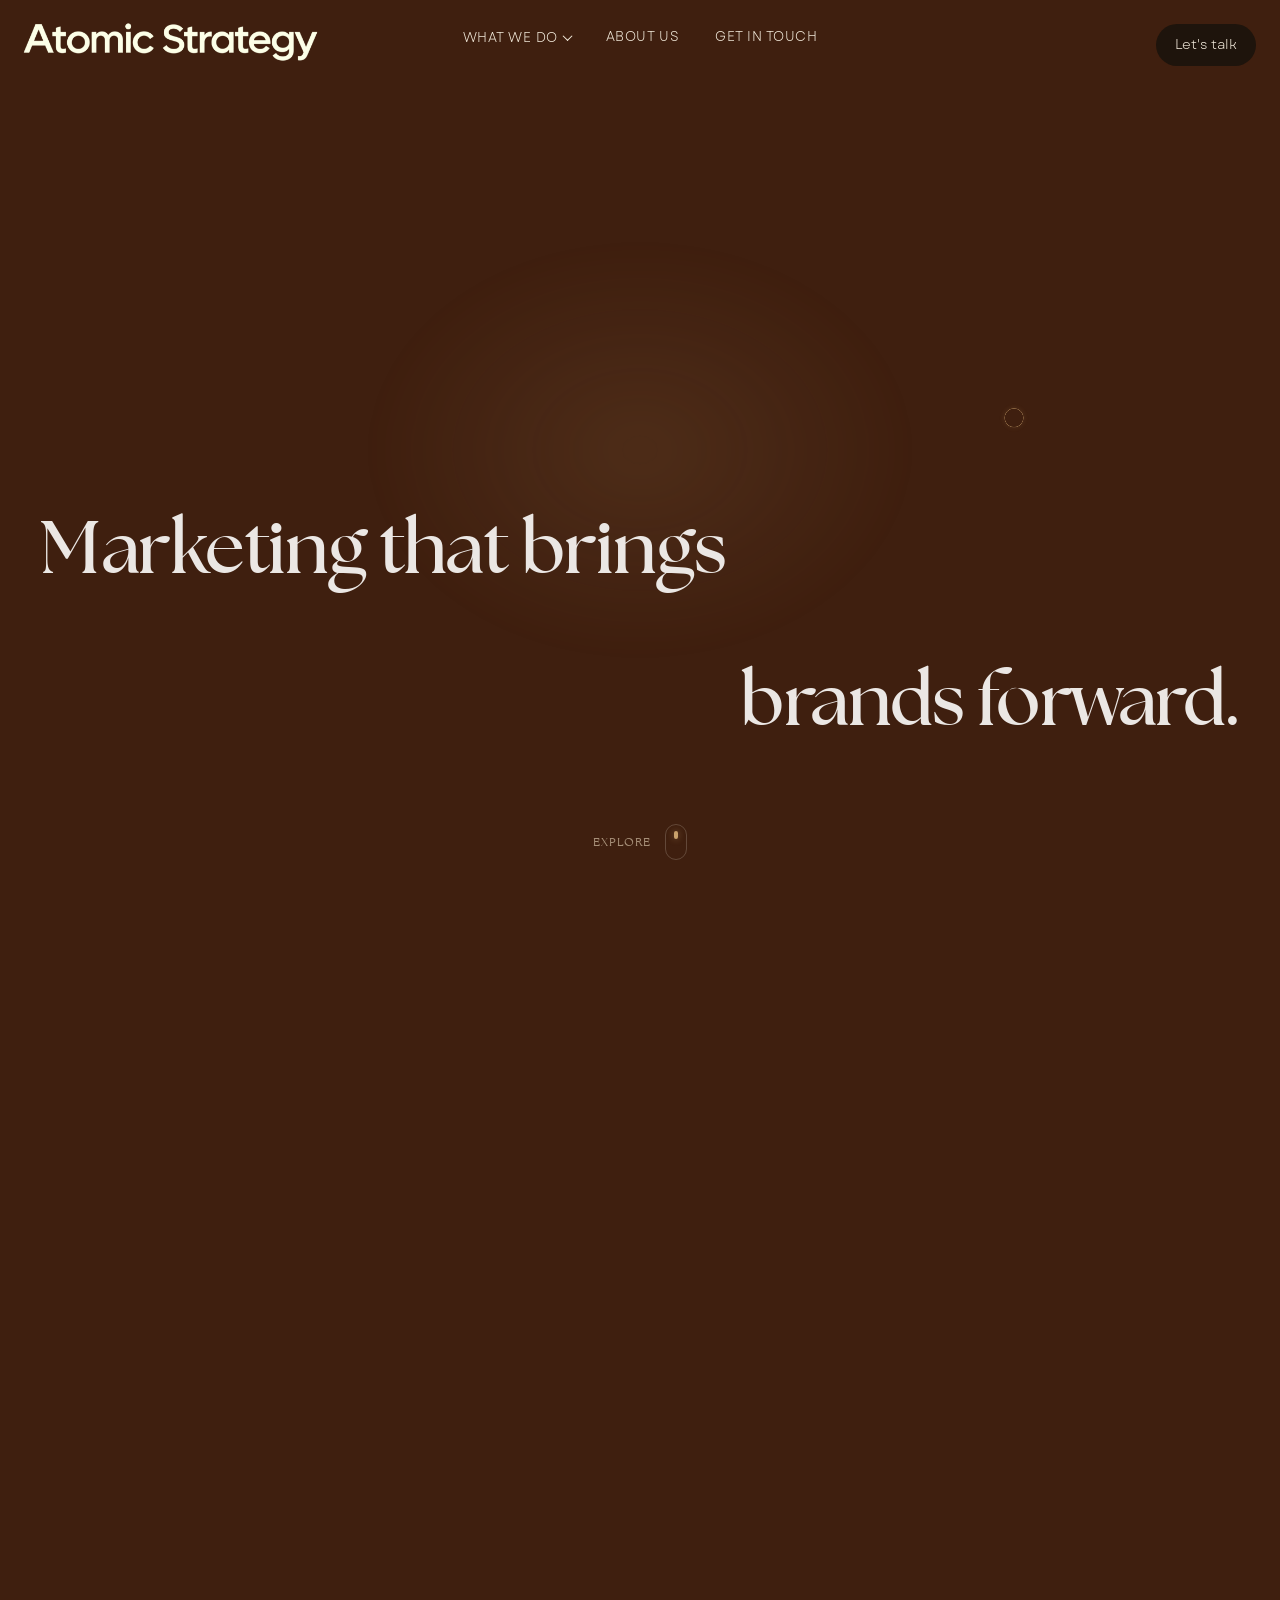
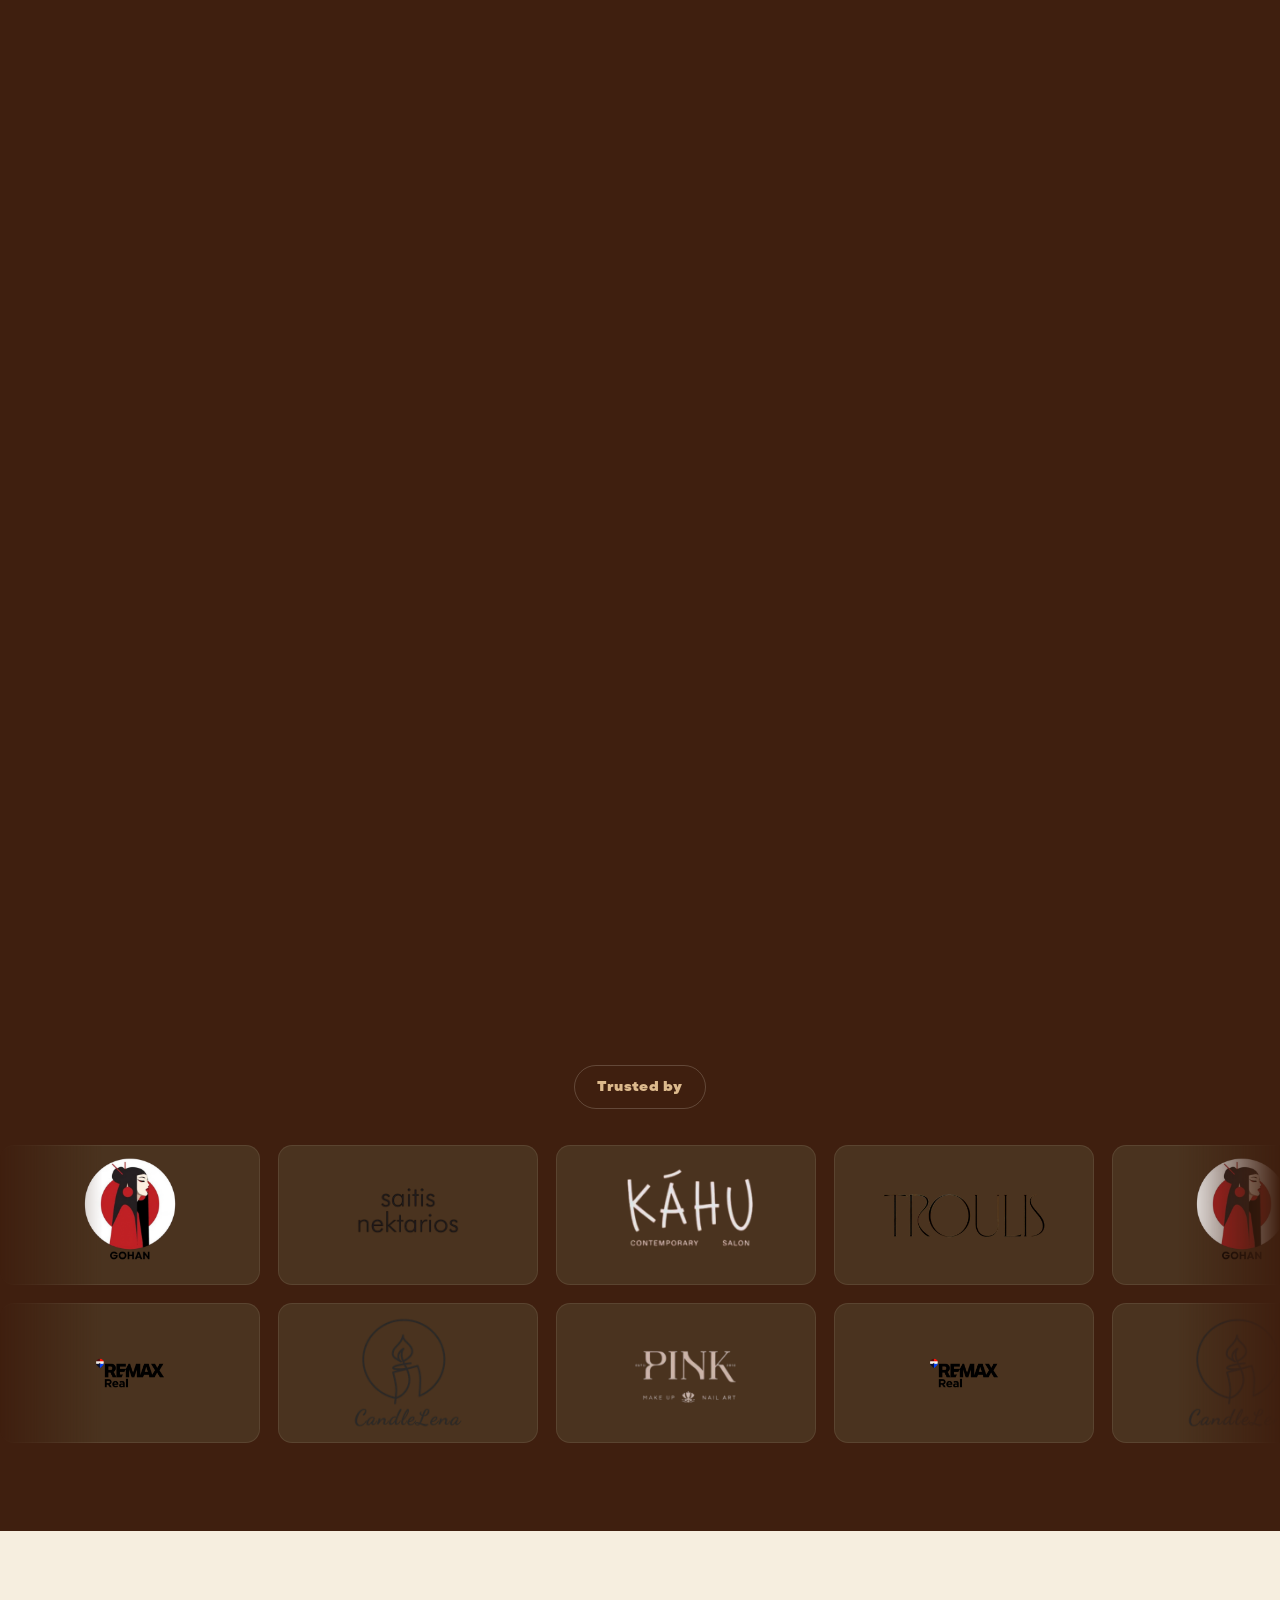
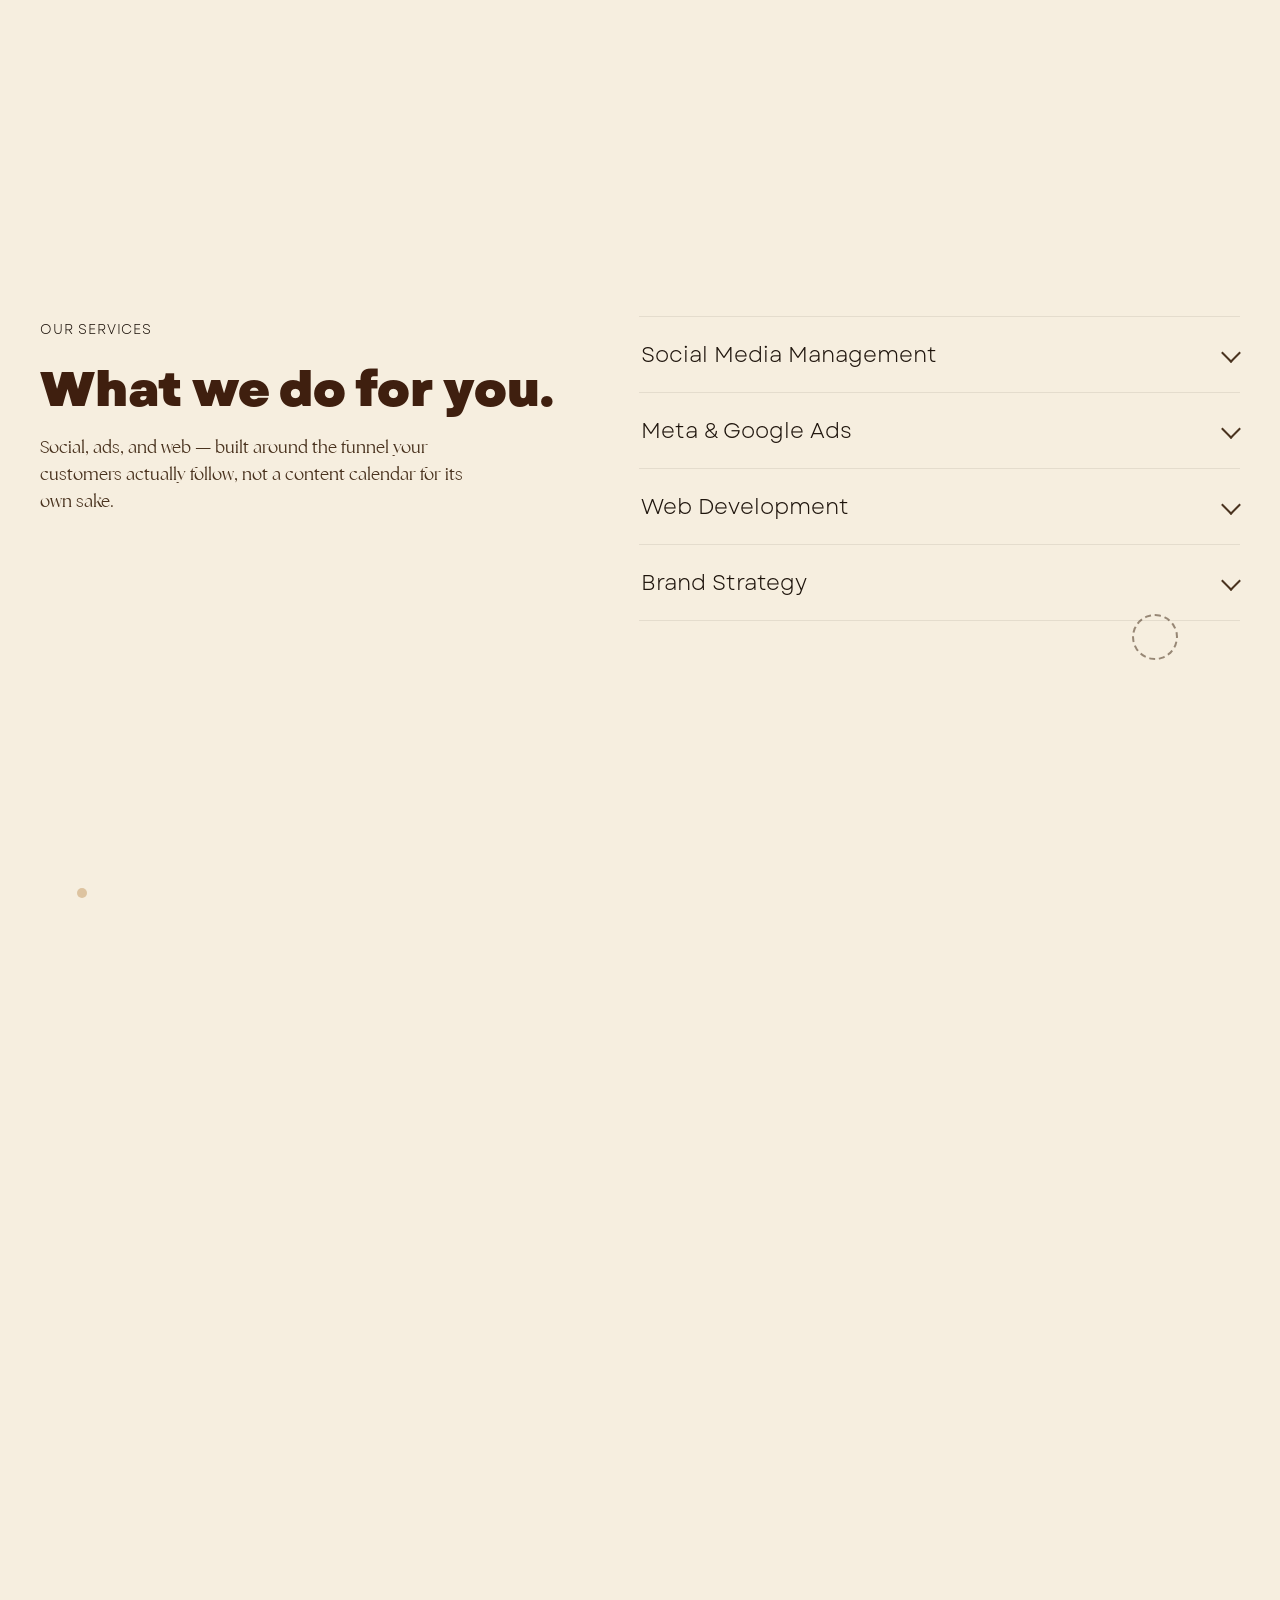
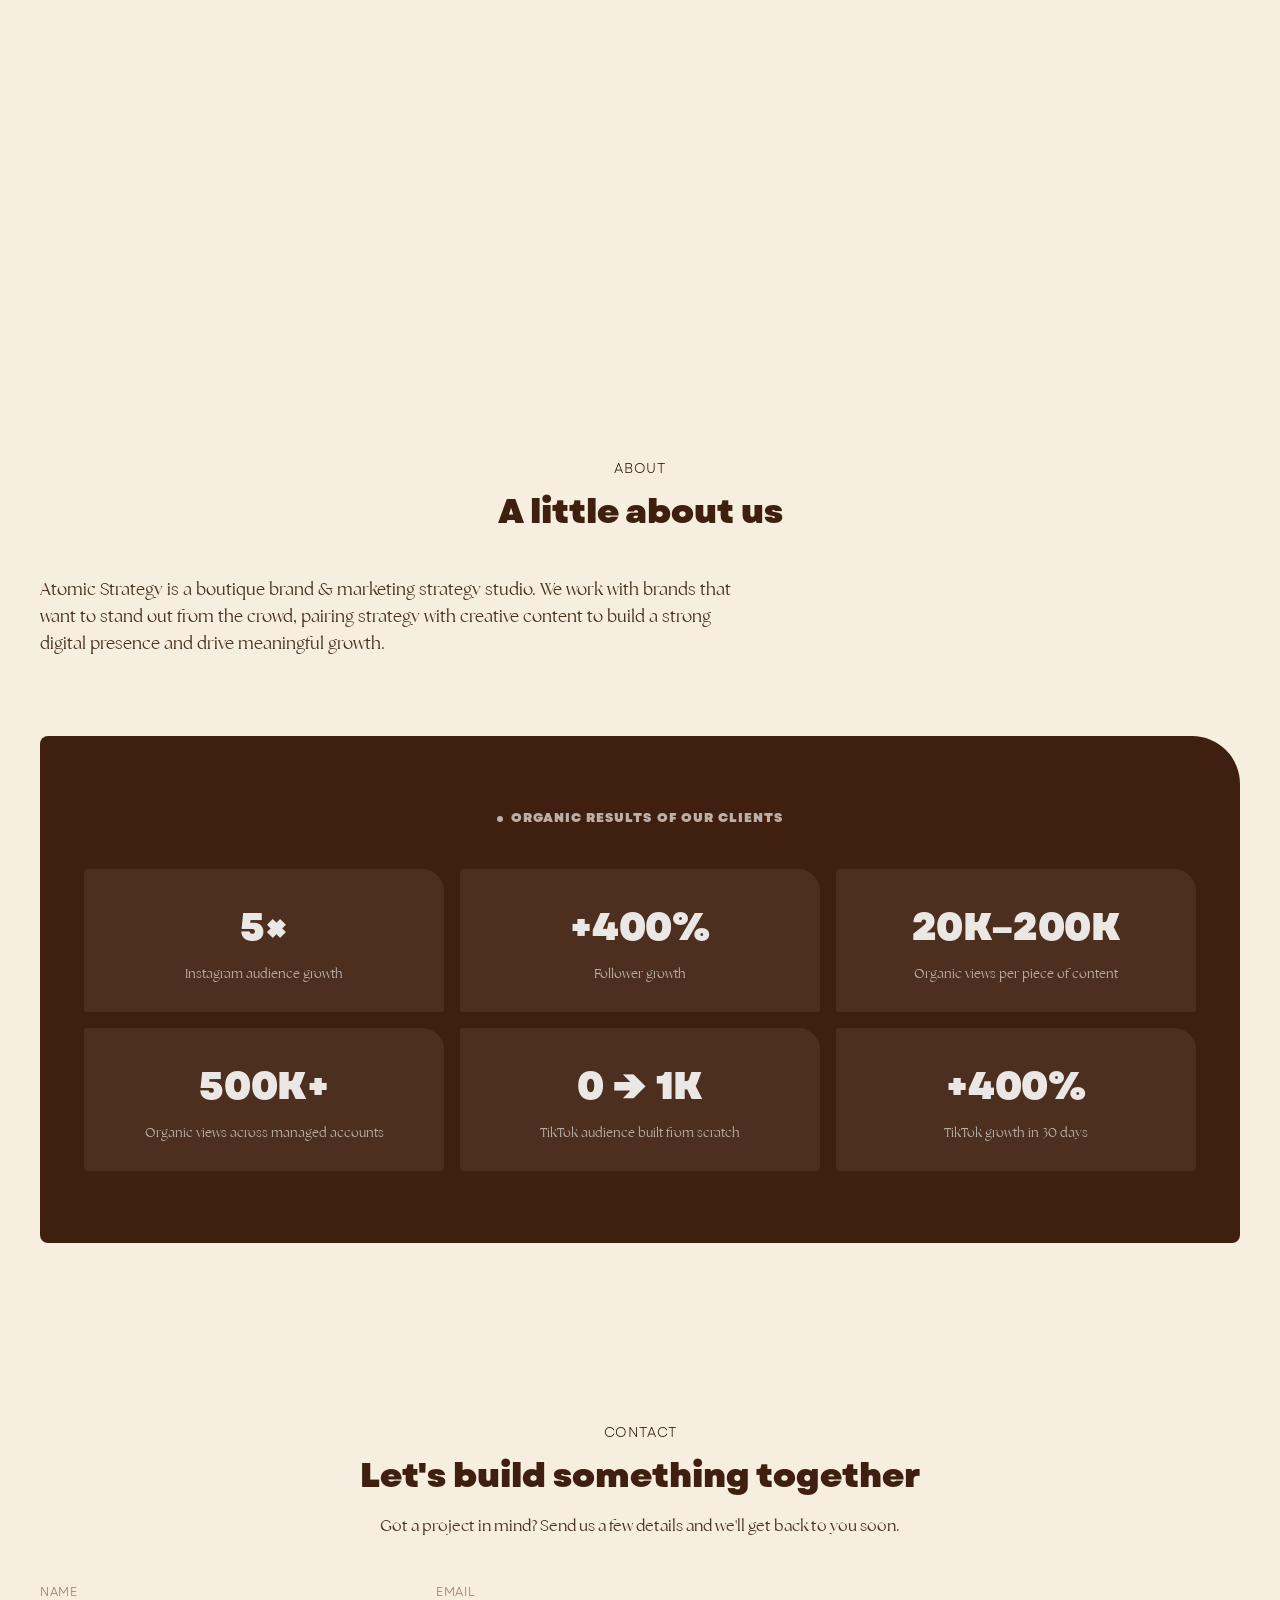
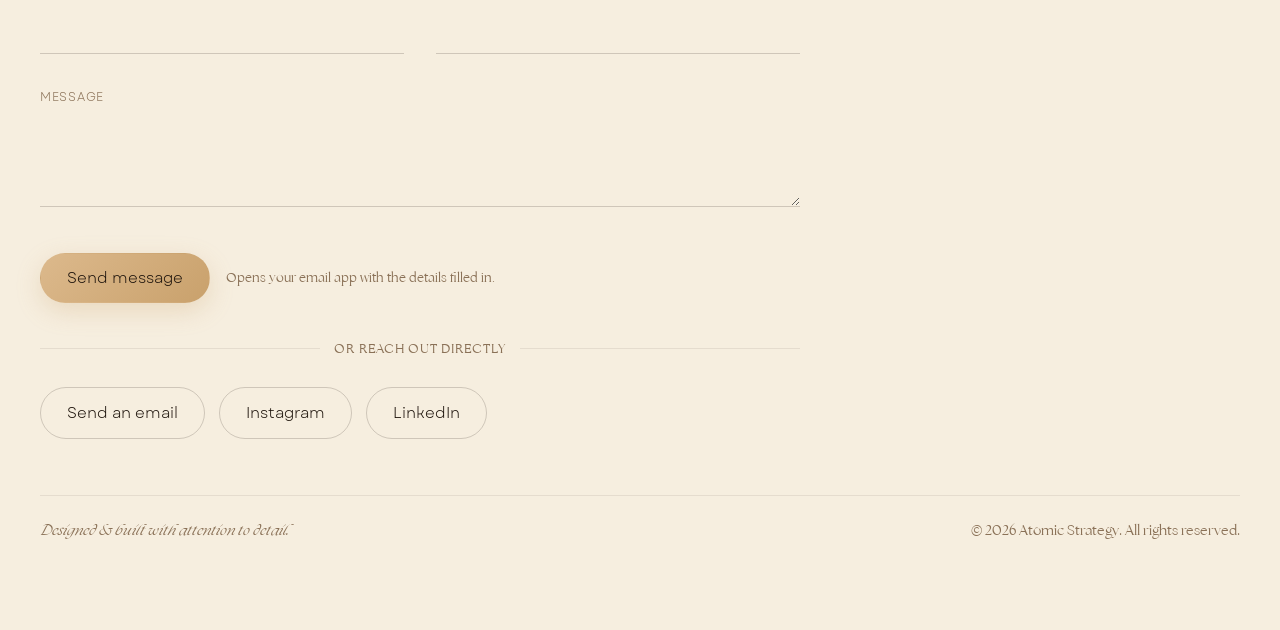
==== index.html @ 63fc2377 "Initial commit: Atomic Strategy site Static marketing site (hero video, services, case studies, abou" ====
<!DOCTYPE html>
<html lang="en">
<head>
<meta charset="UTF-8">
<meta name="viewport" content="width=device-width, initial-scale=1.0">
<script>
  (function () {
    try {
      var supportsSticky = window.CSS && CSS.supports && CSS.supports("position", "sticky");
      if (supportsSticky) {
        document.documentElement.classList.add("pin-mode");
      }
      // Must run before first paint (styles.css gates the manual
      // pageFadeIn/.is-page-fading-out fallback on this class) so the
      // browser's own cross-document view transition never runs alongside
      // our own opacity animation on the same page load.
      if ("startViewTransition" in document) {
        document.documentElement.classList.add("has-native-transitions");
      }
      // Every reload / restart starts at the hero: no restored scroll
      // position, and no leftover #anchor jumping past it.
      if ("scrollRestoration" in history) {
        history.scrollRestoration = "manual";
      }
      if (location.hash) {
        history.replaceState(null, "", location.pathname + location.search);
      }
    } catch (e) {}
  })();
</script>
<title data-i18n="meta.title">Marketing that brings brands forward — Atomic Strategy</title>
<meta name="description" data-i18n-content="meta.description" content="Atomic Strategy — boutique brand &amp; marketing strategy studio στο Ηράκλειο Κρήτης.">
<meta property="og:type" content="website">
<meta property="og:url" content="https://atomicstrategy.gr/">
<meta property="og:site_name" content="Atomic Strategy">
<meta property="og:title" content="Marketing that brings brands forward — Atomic Strategy">
<meta property="og:description" content="Atomic Strategy — boutique brand &amp; marketing strategy studio στο Ηράκλειο Κρήτης.">
<meta property="og:image" content="https://atomicstrategy.gr/assets/images/og-cover.png">
<meta property="og:image:width" content="1200">
<meta property="og:image:height" content="630">
<meta name="twitter:card" content="summary_large_image">
<meta name="twitter:title" content="Marketing that brings brands forward — Atomic Strategy">
<meta name="twitter:description" content="Atomic Strategy — boutique brand &amp; marketing strategy studio στο Ηράκλειο Κρήτης.">
<meta name="twitter:image" content="https://atomicstrategy.gr/assets/images/og-cover.png">
<link rel="icon" type="image/svg+xml" href="assets/favicon.svg">
<link rel="preconnect" href="https://fonts.googleapis.com">
<link rel="preconnect" href="https://fonts.gstatic.com" crossorigin>
<link rel="stylesheet" href="https://fonts.googleapis.com/css2?family=Poppins:wght@600;700;800&display=swap">
<link rel="stylesheet" href="styles.css?v=202609229">
</head>
<body class="is-loading">

<div class="loader" id="loader" aria-hidden="true">
  <div class="loader-inner">
    <img class="loader-mark" src="assets/mark.png" alt="">
    <img class="loader-wordmark" src="assets/showcase-caption.png" alt="Atomic Strategy">
    <span class="loader-atomic" hidden>Atomic</span>
    <span class="loader-cycle" id="loaderCycle" hidden>Energy</span>
    <div class="loader-bar"><span class="loader-bar-fill" id="loaderBarFill"></span></div>
  </div>
</div>

<a class="skip-link" href="#main" data-i18n="a11y.skipLink">Μετάβαση στο περιεχόμενο</a>

<header class="floating-nav" id="floatingNav">
  <a href="#top" class="floating-nav-logo" aria-label="Atomic Strategy">
    <span class="brand-badge-text">Atomic<br>Strategy</span>
  </a>
  <nav class="floating-nav-links" aria-label="Κύρια πλοήγηση">
    <div class="nav-dropdown">
      <button type="button" class="nav-dropdown-trigger" id="servicesDropdownTriggerFloating" aria-expanded="false" aria-controls="servicesDropdownPanelFloating" data-i18n="nav.services">Υπηρεσίες</button>
      <div class="nav-dropdown-panel" id="servicesDropdownPanelFloating" aria-hidden="true">
        <div class="nav-dropdown-grid">
          <a href="service-social-media.html" class="nav-dropdown-item">
            <span class="nav-dropdown-icon" aria-hidden="true"><svg class="icon-svg" viewBox="0 0 24 24" fill="none" stroke="currentColor" stroke-width="1.8" stroke-linecap="round" stroke-linejoin="round" aria-hidden="true"><path d="M21 11.5a8.38 8.38 0 0 1-.9 3.8 8.5 8.5 0 0 1-7.6 4.7 8.38 8.38 0 0 1-3.8-.9L3 21l1.9-5.7a8.38 8.38 0 0 1-.9-3.8 8.5 8.5 0 0 1 4.7-7.6 8.38 8.38 0 0 1 3.8-.9h.5a8.48 8.48 0 0 1 8 8v.5z"/></svg></span>
            <span class="nav-dropdown-text">
              <strong data-i18n="service1.title">Διαχείριση Social Media</strong>
              <span data-i18n="service1.desc">Στρατηγική, παραγωγή και διαχείριση περιεχομένου για Meta &amp; TikTok, προσαρμοσμένα στο brand σου.</span>
            </span>
          </a>
          <a href="service-ads.html" class="nav-dropdown-item">
            <span class="nav-dropdown-icon" aria-hidden="true"><svg class="icon-svg" viewBox="0 0 24 24" fill="none" stroke="currentColor" stroke-width="1.8" stroke-linecap="round" stroke-linejoin="round" aria-hidden="true"><circle cx="12" cy="12" r="9"/><circle cx="12" cy="12" r="5"/><circle cx="12" cy="12" r="1.2" fill="currentColor" stroke="none"/></svg></span>
            <span class="nav-dropdown-text">
              <strong data-i18n="service2.title">Meta &amp; Google Ads</strong>
              <span data-i18n="service2.desc">Καμπάνιες βασισμένες στο customer funnel, με στοχευμένο retargeting και μηνιαίο reporting.</span>
            </span>
          </a>
          <a href="service-web.html" class="nav-dropdown-item">
            <span class="nav-dropdown-icon" aria-hidden="true"><svg class="icon-svg" viewBox="0 0 24 24" fill="none" stroke="currentColor" stroke-width="1.8" stroke-linecap="round" stroke-linejoin="round" aria-hidden="true"><polygon points="13 2 3 14 12 14 11 22 21 10 12 10 13 2"/></svg></span>
            <span class="nav-dropdown-text">
              <strong data-i18n="service3.title">Κατασκευή Ιστοσελίδων</strong>
              <span data-i18n="service3.desc">Γρήγορες, custom ιστοσελίδες φτιαγμένες να μετατρέπουν — όχι απλώς να δείχνουν ωραία.</span>
            </span>
          </a>
          <a href="service-brand-strategy.html" class="nav-dropdown-item">
            <span class="nav-dropdown-icon" aria-hidden="true"><svg class="icon-svg" viewBox="0 0 24 24" fill="none" stroke="currentColor" stroke-width="1.8" stroke-linecap="round" stroke-linejoin="round" aria-hidden="true"><line x1="7" y1="17" x2="17" y2="7"/><polyline points="7 7 17 7 17 17"/></svg></span>
            <span class="nav-dropdown-text">
              <strong data-i18n="service4.title">Brand Strategy</strong>
              <span data-i18n="service4.desc">Θέση, αφήγηση και ταυτότητα που κάνουν το brand σου να ξεχωρίζει από το πλήθος.</span>
            </span>
          </a>
        </div>
        <a href="#contact" class="nav-dropdown-footer">
          <span data-i18n="nav.servicesFooterPrompt">Δεν ξέρεις από πού να ξεκινήσεις;</span>
          <span class="nav-dropdown-footer-cta" data-i18n="nav.servicesFooterCta">Κλείσε ένα ραντεβού <span aria-hidden="true">→</span></span>
        </a>
      </div>
    </div>

    <a href="#about" data-i18n="nav.about">Σχετικά</a>
    <a href="#contact" data-i18n="nav.contact">Επικοινωνία</a>
  </nav>
  <a href="#contact" class="btn btn-primary btn-small btn-cta-violet" data-i18n="nav.cta">Επικοινωνία</a>
</header>

<div class="hero-video-frame" id="heroVideoFrame">
  <video id="heroVideo" class="hero-video" src="assets/videos/hero.mp4" muted loop playsinline preload="auto" aria-hidden="true"></video>
  <div class="hero-video-overlay" aria-hidden="true"></div>
  <button type="button" class="hero-video-play" id="heroVideoPlay" aria-label="Αναπαραγωγή βίντεο">
    <span class="hero-video-play-icon" aria-hidden="true">▶</span>
  </button>
</div>

<main id="main">
<div class="pin-wrap" id="pinWrap">
<div class="pin-stage">
<div class="pin-bg-atom" aria-hidden="true"><span class="atom-ring-simple"></span></div>

  <!-- ============ HERO ============ -->
  <section class="panel hero" id="top">
    <div class="hero-watermark" aria-hidden="true">
      <span class="hero-watermark-word">ATOMIC STRATEGY</span>
    </div>
    <div class="hero-watermark-fill" aria-hidden="true">
      <span class="hero-watermark-word">ATOMIC STRATEGY</span>
    </div>
    <div class="hero-glow" aria-hidden="true"></div>

    <a class="brand-badge" href="#top" aria-label="Atomic Strategy">
      <img class="brand-badge-logo brand-badge-logo--wide" src="assets/showcase-caption.png" alt="Atomic Strategy">
    </a>

    <nav class="hero-nav" aria-label="Κύρια πλοήγηση">
      <div class="nav-dropdown">
        <button type="button" class="nav-dropdown-trigger" id="servicesDropdownTrigger" aria-expanded="false" aria-controls="servicesDropdownPanel" data-i18n="nav.services">Υπηρεσίες</button>
        <div class="nav-dropdown-panel" id="servicesDropdownPanel" aria-hidden="true">
          <div class="nav-dropdown-grid">
            <a href="service-social-media.html" class="nav-dropdown-item">
              <span class="nav-dropdown-icon" aria-hidden="true"><svg class="icon-svg" viewBox="0 0 24 24" fill="none" stroke="currentColor" stroke-width="1.8" stroke-linecap="round" stroke-linejoin="round" aria-hidden="true"><path d="M21 11.5a8.38 8.38 0 0 1-.9 3.8 8.5 8.5 0 0 1-7.6 4.7 8.38 8.38 0 0 1-3.8-.9L3 21l1.9-5.7a8.38 8.38 0 0 1-.9-3.8 8.5 8.5 0 0 1 4.7-7.6 8.38 8.38 0 0 1 3.8-.9h.5a8.48 8.48 0 0 1 8 8v.5z"/></svg></span>
              <span class="nav-dropdown-text">
                <strong data-i18n="service1.title">Διαχείριση Social Media</strong>
                <span data-i18n="service1.desc">Στρατηγική, παραγωγή και διαχείριση περιεχομένου για Meta &amp; TikTok, προσαρμοσμένα στο brand σου.</span>
              </span>
            </a>
            <a href="service-ads.html" class="nav-dropdown-item">
              <span class="nav-dropdown-icon" aria-hidden="true"><svg class="icon-svg" viewBox="0 0 24 24" fill="none" stroke="currentColor" stroke-width="1.8" stroke-linecap="round" stroke-linejoin="round" aria-hidden="true"><circle cx="12" cy="12" r="9"/><circle cx="12" cy="12" r="5"/><circle cx="12" cy="12" r="1.2" fill="currentColor" stroke="none"/></svg></span>
              <span class="nav-dropdown-text">
                <strong data-i18n="service2.title">Meta &amp; Google Ads</strong>
                <span data-i18n="service2.desc">Καμπάνιες βασισμένες στο customer funnel, με στοχευμένο retargeting και μηνιαίο reporting.</span>
              </span>
            </a>
            <a href="service-web.html" class="nav-dropdown-item">
              <span class="nav-dropdown-icon" aria-hidden="true"><svg class="icon-svg" viewBox="0 0 24 24" fill="none" stroke="currentColor" stroke-width="1.8" stroke-linecap="round" stroke-linejoin="round" aria-hidden="true"><polygon points="13 2 3 14 12 14 11 22 21 10 12 10 13 2"/></svg></span>
              <span class="nav-dropdown-text">
                <strong data-i18n="service3.title">Κατασκευή Ιστοσελίδων</strong>
                <span data-i18n="service3.desc">Γρήγορες, custom ιστοσελίδες φτιαγμένες να μετατρέπουν — όχι απλώς να δείχνουν ωραία.</span>
              </span>
            </a>
            <a href="service-brand-strategy.html" class="nav-dropdown-item">
              <span class="nav-dropdown-icon" aria-hidden="true"><svg class="icon-svg" viewBox="0 0 24 24" fill="none" stroke="currentColor" stroke-width="1.8" stroke-linecap="round" stroke-linejoin="round" aria-hidden="true"><line x1="7" y1="17" x2="17" y2="7"/><polyline points="7 7 17 7 17 17"/></svg></span>
              <span class="nav-dropdown-text">
                <strong data-i18n="service4.title">Brand Strategy</strong>
                <span data-i18n="service4.desc">Θέση, αφήγηση και ταυτότητα που κάνουν το brand σου να ξεχωρίζει από το πλήθος.</span>
              </span>
            </a>
          </div>
          <a href="#contact" class="nav-dropdown-footer">
            <span data-i18n="nav.servicesFooterPrompt">Δεν ξέρεις από πού να ξεκινήσεις;</span>
            <span class="nav-dropdown-footer-cta" data-i18n="nav.servicesFooterCta">Κλείσε ένα ραντεβού <span aria-hidden="true">→</span></span>
          </a>
        </div>
      </div>

      <a href="#about" data-i18n="nav.about">Σχετικά</a>
      <a href="#contact" data-i18n="nav.contact">Επικοινωνία</a>
    </nav>

    <div class="hero-top-right">
      <a href="#contact" class="btn btn-primary btn-small btn-cta-violet" data-i18n="nav.cta">Επικοινωνία</a>
    </div>

    <div class="wrap hero-inner">
      <div class="hero-copy">
        <h1 class="hero-title" data-i18n-html="hero.title"><span class="hero-title-line hero-title-line-1">Marketing that brings</span><span class="hero-title-line hero-title-line-2"><span class="glow-text">brands</span> <span class="glow-text">forward</span>.</span></h1>
      </div>
    </div>

    <a class="hero-scroll" href="#about">
      <span data-i18n="hero.scroll">Explore</span>
      <span class="hero-scroll-mouse" aria-hidden="true">
        <span class="hero-scroll-dot"></span>
      </span>
    </a>

    <div class="video-showcase-inner" id="videoShowcaseInner">
      <div class="video-panel-target" id="videoPanelTarget" aria-hidden="true"></div>
      <p class="video-showcase-caption">
        <img class="video-showcase-logo" src="assets/showcase-caption.png" alt="Atomic Strategy">
      </p>
    </div>
  </section>

  </div>
  </div>

  <!-- ============ TRUSTED BY ============ -->
  <section class="section trusted-by-section" id="trusted-by">
    <div class="wrap">
      <div class="trusted-by-head reveal">
        <span class="trusted-by-label" data-i18n="trustedBy.label">Trusted by</span>
      </div>
    </div>

    <div class="logo-marquee" aria-hidden="true">
      <div class="logo-marquee-row">
        <div class="logo-marquee-track">
          <span class="logo-tile"><img src="assets/clients/2.png" alt="Gohan" loading="lazy"></span>
          <span class="logo-tile"><img src="assets/clients/5.png" alt="Saitis Nektarios" loading="lazy"></span>
          <span class="logo-tile"><img src="assets/clients/1.png" alt="Kahu Salon" loading="lazy"></span>
          <span class="logo-tile"><img src="assets/clients/COLLABS BG REMOVED.png" alt="Troulis" loading="lazy"></span>
          <span class="logo-tile"><img src="assets/clients/2.png" alt="Gohan" loading="lazy"></span>
          <span class="logo-tile"><img src="assets/clients/5.png" alt="Saitis Nektarios" loading="lazy"></span>
          <span class="logo-tile"><img src="assets/clients/1.png" alt="Kahu Salon" loading="lazy"></span>
          <span class="logo-tile"><img src="assets/clients/COLLABS BG REMOVED.png" alt="Troulis" loading="lazy"></span>
          <span class="logo-tile"><img src="assets/clients/2.png" alt="Gohan" loading="lazy"></span>
          <span class="logo-tile"><img src="assets/clients/5.png" alt="Saitis Nektarios" loading="lazy"></span>
          <span class="logo-tile"><img src="assets/clients/1.png" alt="Kahu Salon" loading="lazy"></span>
          <span class="logo-tile"><img src="assets/clients/COLLABS BG REMOVED.png" alt="Troulis" loading="lazy"></span>
          <span class="logo-tile"><img src="assets/clients/2.png" alt="Gohan" loading="lazy"></span>
          <span class="logo-tile"><img src="assets/clients/5.png" alt="Saitis Nektarios" loading="lazy"></span>
          <span class="logo-tile"><img src="assets/clients/1.png" alt="Kahu Salon" loading="lazy"></span>
          <span class="logo-tile"><img src="assets/clients/COLLABS BG REMOVED.png" alt="Troulis" loading="lazy"></span>
          <span class="logo-tile"><img src="assets/clients/2.png" alt="Gohan" loading="lazy"></span>
          <span class="logo-tile"><img src="assets/clients/5.png" alt="Saitis Nektarios" loading="lazy"></span>
          <span class="logo-tile"><img src="assets/clients/1.png" alt="Kahu Salon" loading="lazy"></span>
          <span class="logo-tile"><img src="assets/clients/COLLABS BG REMOVED.png" alt="Troulis" loading="lazy"></span>
          <span class="logo-tile"><img src="assets/clients/2.png" alt="Gohan" loading="lazy"></span>
          <span class="logo-tile"><img src="assets/clients/5.png" alt="Saitis Nektarios" loading="lazy"></span>
          <span class="logo-tile"><img src="assets/clients/1.png" alt="Kahu Salon" loading="lazy"></span>
          <span class="logo-tile"><img src="assets/clients/COLLABS BG REMOVED.png" alt="Troulis" loading="lazy"></span>
          <span class="logo-tile"><img src="assets/clients/2.png" alt="Gohan" loading="lazy"></span>
          <span class="logo-tile"><img src="assets/clients/5.png" alt="Saitis Nektarios" loading="lazy"></span>
          <span class="logo-tile"><img src="assets/clients/1.png" alt="Kahu Salon" loading="lazy"></span>
          <span class="logo-tile"><img src="assets/clients/COLLABS BG REMOVED.png" alt="Troulis" loading="lazy"></span>
          <span class="logo-tile"><img src="assets/clients/2.png" alt="Gohan" loading="lazy"></span>
          <span class="logo-tile"><img src="assets/clients/5.png" alt="Saitis Nektarios" loading="lazy"></span>
          <span class="logo-tile"><img src="assets/clients/1.png" alt="Kahu Salon" loading="lazy"></span>
          <span class="logo-tile"><img src="assets/clients/COLLABS BG REMOVED.png" alt="Troulis" loading="lazy"></span>
        </div>
      </div>
      <div class="logo-marquee-row logo-marquee-row-reverse">
        <div class="logo-marquee-track logo-marquee-track-reverse">
          <span class="logo-tile"><img src="assets/clients/3.png" alt="Remax" loading="lazy"></span>
          <span class="logo-tile"><img src="assets/clients/6.png" alt="Candle Lena" loading="lazy"></span>
          <span class="logo-tile"><img src="assets/clients/4.png" alt="Pink" loading="lazy"></span>
          <span class="logo-tile"><img src="assets/clients/3.png" alt="Remax" loading="lazy"></span>
          <span class="logo-tile"><img src="assets/clients/6.png" alt="Candle Lena" loading="lazy"></span>
          <span class="logo-tile"><img src="assets/clients/4.png" alt="Pink" loading="lazy"></span>
          <span class="logo-tile"><img src="assets/clients/3.png" alt="Remax" loading="lazy"></span>
          <span class="logo-tile"><img src="assets/clients/6.png" alt="Candle Lena" loading="lazy"></span>
          <span class="logo-tile"><img src="assets/clients/4.png" alt="Pink" loading="lazy"></span>
          <span class="logo-tile"><img src="assets/clients/3.png" alt="Remax" loading="lazy"></span>
          <span class="logo-tile"><img src="assets/clients/6.png" alt="Candle Lena" loading="lazy"></span>
          <span class="logo-tile"><img src="assets/clients/4.png" alt="Pink" loading="lazy"></span>
          <span class="logo-tile"><img src="assets/clients/3.png" alt="Remax" loading="lazy"></span>
          <span class="logo-tile"><img src="assets/clients/6.png" alt="Candle Lena" loading="lazy"></span>
          <span class="logo-tile"><img src="assets/clients/4.png" alt="Pink" loading="lazy"></span>
          <span class="logo-tile"><img src="assets/clients/3.png" alt="Remax" loading="lazy"></span>
          <span class="logo-tile"><img src="assets/clients/6.png" alt="Candle Lena" loading="lazy"></span>
          <span class="logo-tile"><img src="assets/clients/4.png" alt="Pink" loading="lazy"></span>
          <span class="logo-tile"><img src="assets/clients/3.png" alt="Remax" loading="lazy"></span>
          <span class="logo-tile"><img src="assets/clients/6.png" alt="Candle Lena" loading="lazy"></span>
          <span class="logo-tile"><img src="assets/clients/4.png" alt="Pink" loading="lazy"></span>
          <span class="logo-tile"><img src="assets/clients/3.png" alt="Remax" loading="lazy"></span>
          <span class="logo-tile"><img src="assets/clients/6.png" alt="Candle Lena" loading="lazy"></span>
          <span class="logo-tile"><img src="assets/clients/4.png" alt="Pink" loading="lazy"></span>
          <span class="logo-tile"><img src="assets/clients/3.png" alt="Remax" loading="lazy"></span>
          <span class="logo-tile"><img src="assets/clients/6.png" alt="Candle Lena" loading="lazy"></span>
          <span class="logo-tile"><img src="assets/clients/4.png" alt="Pink" loading="lazy"></span>
          <span class="logo-tile"><img src="assets/clients/3.png" alt="Remax" loading="lazy"></span>
          <span class="logo-tile"><img src="assets/clients/6.png" alt="Candle Lena" loading="lazy"></span>
          <span class="logo-tile"><img src="assets/clients/4.png" alt="Pink" loading="lazy"></span>
        </div>
      </div>
    </div>
  </section>

  <!-- ============ SERVICES ============ -->
  <section class="section section-alt" id="services">
    <div class="doodles" aria-hidden="true">
      <span class="doodle doodle-dot doodle-1"></span>
      <span class="doodle doodle-ring doodle-5"></span>
      <span class="doodle doodle-plus doodle-6"></span>
    </div>
    <div class="svc-pin-wrap" id="svcPinWrap">
    <div class="svc-pin-stage">
    <div class="wrap">
      <div class="svc-split">
        <div class="svc-lead reveal">
          <span class="section-kicker" data-i18n="services.kicker">Οι Υπηρεσίες μας</span>
          <h2 class="svc-lead-title" data-i18n="services.heading">Τι κάνουμε για εσένα.</h2>
          <p class="svc-lead-text" data-i18n="services.subheading">
            Social, διαφημίσεις και web — χτισμένα γύρω από το funnel που πραγματικά ακολουθούν οι πελάτες σου, όχι ένα ημερολόγιο περιεχομένου για το θεαθήναι.
          </p>
        </div>

        <div class="svc-accordion reveal">
          <div class="acc-row is-open">
            <button class="acc-summary" type="button" aria-expanded="true">
              <span data-i18n="service1.title">Διαχείριση Social Media</span>
              <span class="acc-arrow" aria-hidden="true"></span>
            </button>
            <span class="acc-progress" aria-hidden="true"><span class="acc-progress-fill"></span></span>
            <div class="acc-body">
              <div class="acc-body-inner">
                <span class="acc-sub" data-i18n="services.svc1Sub">(Meta &amp; TikTok)</span>
                <ol class="svc-bullets">
                  <li data-i18n="services.svc1B1">Ανάπτυξη εξατομικευμένης στρατηγικής marketing για την επιχείρησή σου</li>
                  <li data-i18n="services.svc1B2">Δημιουργία καινοτόμων concepts για την αποτελεσματική προβολή του brand σου</li>
                  <li data-i18n="services.svc1B3">Παραγωγή περιεχομένου ανάλογα με τη συχνότητα που χρειάζεσαι (+ εύρεση μοντέλων)</li>
                  <li data-i18n="services.svc1B4">Επεξεργασία περιεχομένου ανάλογα με την πλατφόρμα</li>
                  <li data-i18n="services.svc1B5">Ανέβασμα με SEO-optimized περιγραφές</li>
                </ol>
              </div>
            </div>
          </div>

          <div class="acc-row">
            <button class="acc-summary" type="button" aria-expanded="false">
              <span data-i18n="service2.title">Meta &amp; Google Ads</span>
              <span class="acc-arrow" aria-hidden="true"></span>
            </button>
            <span class="acc-progress" aria-hidden="true"><span class="acc-progress-fill"></span></span>
            <div class="acc-body">
              <div class="acc-body-inner">
                <ol class="svc-bullets">
                  <li data-i18n="services.svc2B1">Ανάπτυξη στρατηγικής βασισμένης στο Customer Funnel</li>
                  <li data-i18n="services.svc2B2">Δημιουργία και διαχείριση καμπανιών</li>
                  <li data-i18n="services.svc2B3">Copywriting διαφημίσεων</li>
                  <li data-i18n="services.svc2B4">Δημιουργία Retargeting Audiences (η καλύτερη τακτική)</li>
                  <li data-i18n="services.svc2B5">Παραγωγή creative για τις διαφημίσεις (αν χρειαστεί)</li>
                  <li data-i18n="services.svc2B6">Διαχείριση budget &amp; μηνιαία αναφορά</li>
                </ol>
              </div>
            </div>
          </div>

          <div class="acc-row">
            <button class="acc-summary" type="button" aria-expanded="false">
              <span data-i18n="service3.title">Κατασκευή Ιστοσελίδων</span>
              <span class="acc-arrow" aria-hidden="true"></span>
            </button>
            <span class="acc-progress" aria-hidden="true"><span class="acc-progress-fill"></span></span>
            <div class="acc-body">
              <div class="acc-body-inner">
                <p class="acc-desc" data-i18n="service3.desc">Γρήγορες, custom ιστοσελίδες φτιαγμένες να μετατρέπουν — όχι απλώς να δείχνουν ωραία.</p>
              </div>
            </div>
          </div>

          <div class="acc-row">
            <button class="acc-summary" type="button" aria-expanded="false">
              <span data-i18n="service4.title">Brand Strategy</span>
              <span class="acc-arrow" aria-hidden="true"></span>
            </button>
            <span class="acc-progress" aria-hidden="true"><span class="acc-progress-fill"></span></span>
            <div class="acc-body">
              <div class="acc-body-inner">
                <p class="acc-desc" data-i18n="service4.desc">Θέση, αφήγηση και ταυτότητα που κάνουν το brand σου να ξεχωρίζει από το πλήθος.</p>
              </div>
            </div>
          </div>
        </div>
      </div>
    </div>
    </div>
    </div>
  </section>

  <!-- ============ ABOUT ============ -->
  <section class="section" id="about">
    <div class="wrap about-inner">
      <div class="section-head reveal">
        <span class="section-kicker" data-i18n="about.kicker">Σχετικά</span>
        <h2 data-i18n="about.heading">Λίγα λόγια για εμάς</h2>
      </div>

      <p class="about-body reveal" data-i18n="about.body">
        Το Atomic Strategy είναι ένα boutique brand &amp; marketing strategy studio. Δουλεύουμε με brands που θέλουν να
        ξεχωρίσουν από το πλήθος, συνδυάζοντας στρατηγική με δημιουργικό περιεχόμενο για να χτίσουν ισχυρή ψηφιακή
        παρουσία και να πετύχουν ουσιαστική ανάπτυξη.
      </p>

      <div class="results reveal">
        <p class="results-kicker">
          <span class="results-dot" aria-hidden="true"></span>
          <span data-i18n="results.kicker">Οργανικά αποτελέσματα των πελατών μας</span>
        </p>
        <div class="results-grid">
          <div class="result-stat">
            <p class="result-num">5×</p>
            <p class="result-label" data-i18n="results.l1">Αύξηση κοινού στο Instagram</p>
          </div>
          <div class="result-stat">
            <p class="result-num">+400%</p>
            <p class="result-label" data-i18n="results.l2">Αύξηση followers</p>
          </div>
          <div class="result-stat">
            <p class="result-num">20K–200K</p>
            <p class="result-label" data-i18n="results.l3">Οργανικές προβολές ανά περιεχόμενο</p>
          </div>
          <div class="result-stat">
            <p class="result-num">500K+</p>
            <p class="result-label" data-i18n="results.l4">Οργανικές προβολές σε όλους τους λογαριασμούς που διαχειριζόμαστε</p>
          </div>
          <div class="result-stat">
            <p class="result-num">0 → 1K</p>
            <p class="result-label" data-i18n="results.l5">Κοινό TikTok χτισμένο από το μηδέν</p>
          </div>
          <div class="result-stat">
            <p class="result-num">+400%</p>
            <p class="result-label" data-i18n="results.l6">Ανάπτυξη TikTok σε 30 μέρες</p>
          </div>
        </div>
      </div>
    </div>
  </section>

  <!-- ============ CONTACT ============ -->
  <section class="section section-alt" id="contact">
    <div class="wrap">
      <div class="section-head reveal">
        <span class="section-kicker" data-i18n="contact.kicker">Επικοινωνία</span>
        <h2 data-i18n="contact.heading">Ας φτιάξουμε κάτι μαζί</h2>
        <p class="section-sub" data-i18n="contact.body">
          Έχεις ένα project στο μυαλό σου; Πες μας λίγα λόγια και θα επικοινωνήσουμε μαζί σου σύντομα.
        </p>
      </div>

      <form class="contact-form reveal" id="contactForm">
        <div class="form-field">
          <label for="cf-name" data-i18n="contact.formName">Όνομα</label>
          <input type="text" id="cf-name" name="name" required>
        </div>
        <div class="form-field">
          <label for="cf-email" data-i18n="contact.formEmail">Email</label>
          <input type="email" id="cf-email" name="email" required>
        </div>
        <div class="form-field full">
          <label for="cf-message" data-i18n="contact.formMessage">Μήνυμα</label>
          <textarea id="cf-message" name="message" required></textarea>
        </div>
        <div class="contact-form-actions">
          <button type="submit" class="btn btn-primary" data-i18n="contact.formSubmit">Στείλε μήνυμα</button>
          <p class="form-note" data-i18n="contact.formNote">Ανοίγει η εφαρμογή email σου με τα στοιχεία συμπληρωμένα.</p>
        </div>
      </form>

      <p class="contact-divider" data-i18n="contact.orDivider">Ή επικοινώνησε απευθείας</p>

      <!-- TODO: replace the placeholder social links below with your real ones. -->
      <div class="contact-actions">
        <a class="btn btn-ghost" href="mailto:helloatomicstrategy@gmail.com" data-i18n="contact.emailLabel">Στείλε email</a>
        <a class="btn btn-ghost" href="https://instagram.com/atomic_strategy" target="_blank" rel="noopener" data-i18n="contact.instagram">Instagram</a>
        <a class="btn btn-ghost" href="https://www.linkedin.com/in/maria-chalkiadaki-marketing-1877251b8/" target="_blank" rel="noopener" data-i18n="contact.linkedin">LinkedIn</a>
      </div>

      <div class="footer-inner embedded-footer">
        <p class="footer-slogan" data-i18n-html="footer.tagline">Σχεδιασμένο &amp; φτιαγμένο με προσοχή στη λεπτομέρεια.</p>
        <p class="footer-rights">© <span id="year"></span> Atomic Strategy. <span data-i18n="footer.rights">Όλα τα δικαιώματα διατηρούνται.</span></p>
      </div>
    </div>
  </section>

</main>

<!-- ============ VIDEO POPUP ============ -->
<div class="video-modal" id="videoModal" aria-hidden="true">
  <div class="video-modal-backdrop" id="videoModalBackdrop"></div>
  <div class="video-modal-inner">
    <button type="button" class="video-modal-close" id="videoModalClose" aria-label="Close video">×</button>
    <video id="videoModalPlayer" class="video-modal-player" src="assets/videos/hero.mp4" controls playsinline></video>
  </div>
</div>

<script src="script.js?v=202609229"></script>
</body>
</html>
---- styles.css ----
/* =========================================================
   Atomic Strategy — Brand & Marketing Strategy Studio
   Design system ("Old-school business. New-school tools."):
   Espresso Brown darks, Cream text, Hazelnut as the one warm accent
   Garet (headings/display/UI chrome/wordmark) + The Seasons (body)
   — the brand's actual licensed fonts, supplied in /new branding/fonts
   ========================================================= */

@font-face {
  font-family: "Garet";
  src: url("assets/fonts/garet/Garet-Book.woff2") format("woff2"),
       url("assets/fonts/garet/Garet-Book.woff") format("woff"),
       url("assets/fonts/garet/Garet-Book.otf") format("opentype");
  font-weight: 400;
  font-style: normal;
  font-display: swap;
}
@font-face {
  font-family: "Garet";
  src: url("assets/fonts/garet/Garet-Heavy.woff2") format("woff2"),
       url("assets/fonts/garet/Garet-Heavy.woff") format("woff"),
       url("assets/fonts/garet/Garet-Heavy.otf") format("opentype");
  font-weight: 700;
  font-style: normal;
  font-display: swap;
}

@font-face {
  font-family: "The Seasons";
  src: url("assets/fonts/the-seasons/The Seasons Light.ttf") format("truetype");
  font-weight: 300; font-style: normal; font-display: swap;
}
@font-face {
  font-family: "The Seasons";
  src: url("assets/fonts/the-seasons/The Seasons Regular.ttf") format("truetype");
  font-weight: 400; font-style: normal; font-display: swap;
}
@font-face {
  font-family: "The Seasons";
  src: url("assets/fonts/the-seasons/The Seasons Bold.ttf") format("truetype");
  font-weight: 700; font-style: normal; font-display: swap;
}
@font-face {
  font-family: "The Seasons";
  src: url("assets/fonts/the-seasons/The Seasons Light Italic.ttf") format("truetype");
  font-weight: 300; font-style: italic; font-display: swap;
}
@font-face {
  font-family: "The Seasons";
  src: url("assets/fonts/the-seasons/The Seasons Italic.ttf") format("truetype");
  font-weight: 400; font-style: italic; font-display: swap;
}
@font-face {
  font-family: "The Seasons";
  src: url("assets/fonts/the-seasons/The Seasons Bold Italic.ttf") format("truetype");
  font-weight: 700; font-style: italic; font-display: swap;
}

@font-face {
  font-family: "Horizon";
  src: url("fonts/horizon/Horizon.woff2") format("woff2"),
       url("fonts/horizon/Horizon.otf") format("opentype");
  font-weight: 400; font-style: normal; font-display: swap;
}

@font-face {
  font-family: "PP Neue Montreal";
  src: url("fonts/horizon/neue-montreal/ppneuemontreal-thin.otf") format("opentype");
  font-weight: 100; font-style: normal; font-display: swap;
}
@font-face {
  font-family: "PP Neue Montreal";
  src: url("fonts/horizon/neue-montreal/ppneuemontreal-book.otf") format("opentype");
  font-weight: 400; font-style: normal; font-display: swap;
}
@font-face {
  font-family: "PP Neue Montreal";
  src: url("fonts/horizon/neue-montreal/ppneuemontreal-italic.otf") format("opentype");
  font-weight: 400; font-style: italic; font-display: swap;
}
@font-face {
  font-family: "PP Neue Montreal";
  src: url("fonts/horizon/neue-montreal/ppneuemontreal-medium.otf") format("opentype");
  font-weight: 500; font-style: normal; font-display: swap;
}
@font-face {
  font-family: "PP Neue Montreal";
  src: url("fonts/horizon/neue-montreal/ppneuemontreal-semibolditalic.otf") format("opentype");
  font-weight: 600; font-style: italic; font-display: swap;
}
@font-face {
  font-family: "PP Neue Montreal";
  src: url("fonts/horizon/neue-montreal/ppneuemontreal-bold.otf") format("opentype");
  font-weight: 700; font-style: normal; font-display: swap;
}

/* Smooth native crossfade between pages (index ↔ case-studies ↔ the four
   service-*.html pages) — browsers that support the View Transitions API
   (Chromium-based ones, at least) animate the old page fading into the new
   one automatically; everywhere else this is simply ignored and navigation
   just works as normal. */
@view-transition {
  navigation: auto;
}

/* Named shared elements: identical header markup (.brand-badge/.hero-nav/
   .hero-top-right) now sits at the same spot on every page (index's hero
   and every cs-header alike, see their rules below), so instead of
   crossfading it away and back in, the browser morphs it in place between
   pages — this is what actually sells "the page didn't change" rather than
   "a new page faded in". Harmless no-op in browsers without support. */
.brand-badge {
  view-transition-name: site-logo;
}

.hero-nav {
  view-transition-name: site-nav;
}

.hero-top-right {
  view-transition-name: site-cta;
}

/* Same idea for the service-switch pill bar: the bar itself stays put and
   the active highlight slides to its new tab instead of the whole thing
   fading out/in when you jump between service pages. */
.svc-switch {
  view-transition-name: svc-switch-bar;
}

.svc-switch-item.is-active {
  view-transition-name: svc-switch-active;
}

/* Previous accent palette, before the "Midnight Coral" rebrand below —
   kept here for an easy rollback if needed:
   --bg-deep: #285185; --bg-base: #285185;
   --bg-raised: #6f4849; --bg-raised-2: #8d6667;
   --border-soft: rgba(204, 217, 226, 0.09); --border-strong: rgba(204, 217, 226, 0.2);
   --amber: #d67940; --amber-bright: #f4975e; --amber-dim: #b66736;
   --amber-glow: rgba(214, 121, 64, 0.28); --accent-ink: #1c2f4d;
   --magenta: #ccd9e2; --magenta-bright: #dbe8f1;
   --magenta-glow: rgba(204, 217, 226, 0.25);
   --yellow: #d67940; --yellow-glow: rgba(214, 121, 64, 0.22);
   --text-primary: #ccd9e2; --text-secondary: #ad8384; --text-muted: #7a95b4;
*/
:root {
  /* "Hazelnut & Espresso" palette — Pantone-referenced brand coloring:
     Hazelnut 50% (human/approachable) as the one warm accent, Brown 25%
     (heritage/stability), Black 20% (confidence/performance) as the
     dark base, Cream 5% (butter/warmth) as text and highlights */
  --bg-deep: #3f1f0f;    /* Espresso (Black, warmed toward Brown) */
  --bg-base: #3f1f0f;
  --bg-raised: #4a331f;  /* Brown */
  --bg-raised-2: #5c4128; /* lighter Brown, for a second raised layer */
  --border-soft: rgba(246, 238, 223, 0.09);
  --border-strong: rgba(246, 238, 223, 0.2);

  /* Hazelnut — the one warm accent */
  --amber: #c9a16c;
  --amber-bright: #dcb98c;
  --amber-dim: #a9814f;
  --amber-glow: rgba(201, 161, 108, 0.28);
  --accent-ink: #1e140c; /* Espresso text on accent (Hazelnut) surfaces */

  /* Secondary accent for kickers, badges & doodles — Cream, the softer
     counterpoint to the Hazelnut primary accent */
  --magenta: #f6eedf;
  --magenta-bright: #fffbf3;
  --magenta-glow: rgba(246, 238, 223, 0.25);
  --yellow: #c9a16c;
  --yellow-glow: rgba(201, 161, 108, 0.22);

  /* Text */
  --text-primary: #f6eedf;   /* Cream */
  --text-secondary: #dcb98c; /* Hazelnut-bright */
  --text-muted: #a68f78;

  --font-display: "Garet", "Segoe UI", sans-serif;
  --font-body: "The Seasons", Georgia, serif;
  --font-wordmark: "Garet", var(--font-display);
  --font-heading: "Garet", "Helvetica Neue", Arial, sans-serif;

  --radius-md: 14px;
  --radius-lg: 22px;
  --radius-pill: 999px;

  --shadow-soft: 0 20px 60px rgba(0, 0, 0, 0.55);
}

/* Garet has no Greek glyphs, so Greek headings/UI chrome were silently
   falling back to the plain system sans (Helvetica/Arial). Poppins has
   full Greek coverage and reads as a close match to Garet's geometric
   weight, so swap the display/heading tokens to it in Greek mode instead
   of letting the browser pick a fallback per character. */
html[lang="el"] {
  --font-display: "Poppins", "Segoe UI", sans-serif;
  --font-heading: "Poppins", "Helvetica Neue", Arial, sans-serif;
}

/* ---------- Reset ---------- */
* {
  box-sizing: border-box;
}

html {
  scroll-behavior: smooth;
  scrollbar-width: thin;
  scrollbar-color: var(--amber) var(--bg-deep);
}

::-webkit-scrollbar {
  width: 11px;
}

::-webkit-scrollbar-track {
  background: var(--bg-deep);
}

::-webkit-scrollbar-thumb {
  background: var(--amber-dim);
  border-radius: var(--radius-pill);
  border: 2px solid var(--bg-deep);
}

::-webkit-scrollbar-thumb:hover {
  background: var(--amber);
}

body {
  margin: 0;
  background: var(--bg-base);
  color: var(--text-primary);
  font-family: var(--font-body);
  line-height: 1.6;
  -webkit-font-smoothing: antialiased;
}

/* Smooth page-to-page navigation, manual fallback only: browsers without
   native View Transition support fade the body in on load (on index.html
   this just plays underneath the opaque loader, so it's invisible there —
   harmless) and script.js's initPageTransitions() adds .is-page-fading-out
   just before following an internal link so the outgoing page fades to
   match. html.has-native-transitions (set synchronously in <head>, before
   first paint) means the browser's own cross-document transition handles
   this instead — layering our own opacity animation on top of that as
   well was what caused the flash/flicker on text during navigation. */
html:not(.has-native-transitions) body {
  animation: pageFadeIn 0.4s ease both;
  transition: opacity 0.28s ease;
}

@keyframes pageFadeIn {
  from { opacity: 0; }
  to { opacity: 1; }
}

body.is-page-fading-out {
  opacity: 0;
}

img {
  max-width: 100%;
  display: block;
}

a {
  color: inherit;
  text-decoration: none;
}

ul {
  margin: 0;
  padding: 0;
  list-style: none;
}

h1, h2, h3, h4 {
  font-family: var(--font-heading);
  font-weight: 700;
  line-height: 1.2;
  margin: 0 0 0.5em;
}

p {
  margin: 0 0 1em;
}

.wrap {
  position: relative;
  z-index: 1;
  max-width: 1440px;
  margin: 0 auto;
  padding: 0 40px;
}

.skip-link {
  position: absolute;
  left: -9999px;
  top: 0;
  background: var(--amber);
  color: var(--accent-ink);
  padding: 12px 20px;
  border-radius: 0 0 8px 0;
  z-index: 100;
  font-weight: 600;
}

.skip-link:focus {
  left: 0;
}

/* ---------- Intro loader ----------
   The hero itself IS the loading screen — video already playing behind it,
   nav/slogan/logo/explore hidden until the bar finishes (see the
   body.is-loading rules further down) — with "Atomic"/the cycling word
   overlaid on top of the video, settling on "Strategy" right as the bar
   completes, then handing off into the hero reveal transition. */
.loader {
  position: fixed;
  inset: 0;
  z-index: 500;
  display: flex;
  align-items: center;
  justify-content: center;
  background: #3f1f0f;
  opacity: 1;
  visibility: visible;
  transition: opacity 0.6s ease, visibility 0s linear 0s;
}

.loader.is-done {
  opacity: 0;
  visibility: hidden;
  pointer-events: none;
  transition: opacity 0.6s ease, visibility 0s linear 0.6s;
}

body.is-loading {
  overflow: hidden;
}

.loader-inner {
  display: flex;
  flex-direction: column;
  align-items: center;
  gap: 0.15em;
  text-align: center;
  font-family: var(--font-wordmark);
  font-weight: 400;
}

.loader-atomic {
  display: none;
  font-size: clamp(2.2rem, 7vw, 5rem);
  letter-spacing: 0.02em;
  color: var(--text-primary);
  /* Extra legibility over the moving hero video underneath. */
  text-shadow: 0 2px 20px rgba(0, 0, 0, 0.5);
}

.loader-cycle {
  display: none;
  min-height: 1.15em;
  font-size: clamp(1.5rem, 4.6vw, 3.2rem);
  letter-spacing: 0.02em;
  color: var(--amber);
  opacity: 1;
  transform: translateY(0);
  transition: opacity 0.07s ease, transform 0.07s ease;
}

.loader-cycle.is-flip {
  opacity: 0;
  transform: translateY(-6px);
}

.loader-cycle.is-final {
  color: var(--amber-bright);
  text-shadow: 0 0 22px var(--amber-glow);
  animation: loader-final-pop 0.5s cubic-bezier(0.34, 1.56, 0.64, 1) both;
}

@keyframes loader-final-pop {
  0% { transform: scale(0.8); text-shadow: 0 0 0 transparent; }
  55% { transform: scale(1.16); text-shadow: 0 0 30px var(--amber-glow); }
  100% { transform: scale(1); text-shadow: 0 0 22px var(--amber-glow); }
}

.loader-bar {
  margin-top: 1.6em;
  width: min(220px, 50vw);
  height: 3px;
  border-radius: var(--radius-pill);
  background: var(--border-soft);
  overflow: hidden;
}

.loader-bar-fill {
  display: block;
  height: 100%;
  width: 0%;
  background: linear-gradient(90deg, var(--amber), var(--amber-bright));
  border-radius: var(--radius-pill);
  transition: width 2s ease;
}

@media (prefers-reduced-motion: reduce) {
  .loader { transition: none; }
  .loader-cycle { transition: none; }
  .loader-cycle.is-final { animation: none; }
  .loader-bar-fill { transition: none; }
}

/* ---------- Buttons ---------- */
.btn {
  display: inline-flex;
  align-items: center;
  justify-content: center;
  gap: 8px;
  padding: 13px 26px;
  border-radius: var(--radius-pill);
  font-family: var(--font-display);
  font-weight: 500;
  font-size: 0.95rem;
  border: 1px solid transparent;
  cursor: pointer;
  transition: transform 0.2s ease, box-shadow 0.2s ease, background 0.2s ease, border-color 0.2s ease;
  white-space: nowrap;
}

.btn-primary {
  background: linear-gradient(135deg, var(--amber-bright), var(--amber));
  color: var(--accent-ink);
  box-shadow: 0 8px 24px var(--amber-glow);
}

.btn-primary:hover {
  transform: translateY(-2px);
  box-shadow: 0 12px 32px var(--amber-glow);
}

/* The nav "Let's talk" CTA specifically — matches the hero/dark theme's
   own Deep Black rather than standing out in the accent color, so it reads
   as part of the surrounding chrome instead of a pop-color button.
   Hardcoded to the dark-theme black (not var(--bg-*), which further
   down the page resolves to the light theme's white — see #services
   etc.) since this button appears both there and in the still-dark
   hero/floating-nav. */
.btn-cta-violet {
  background: #1e140c;
  color: #f6eedf;
  box-shadow: none;
}

.btn-cta-violet:hover {
  background: #2e2013;
  box-shadow: 0 8px 20px rgba(30, 20, 12, 0.4);
}

.btn-ghost {
  background: transparent;
  border-color: var(--border-strong);
  color: var(--text-primary);
}

.btn-ghost:hover {
  border-color: var(--amber);
  color: var(--amber-bright);
}

.btn-small {
  padding: 9px 18px;
  font-size: 0.85rem;
}

/* ---------- Brand badge, top-left ---------- */
.brand-badge {
  position: absolute;
  top: 24px;
  left: 24px;
  z-index: 2;
  display: inline-flex;
  text-decoration: none;
  transition: transform 0.25s ease, filter 0.25s ease;
}

.brand-badge:hover {
  transform: scale(1.06);
  filter: drop-shadow(0 0 10px var(--amber-glow));
}

/* Logo, nav options and slogan stay hidden while the hero doubles as the
   loading screen, then fade in together once script.js's loader finish()
   removes body.is-loading (bar complete) — reusing that existing timing
   instead of adding new JS for the reveal. */
.hero .brand-badge,
.hero .hero-nav,
.hero .hero-top-right,
.hero .hero-copy,
.hero .hero-scroll {
  transition: opacity 0.8s ease 0.1s;
}

body.is-loading .hero .brand-badge,
body.is-loading .hero .hero-nav,
body.is-loading .hero .hero-top-right,
body.is-loading .hero .hero-copy,
body.is-loading .hero .hero-scroll {
  /* !important: script.js's scroll-driven header/slogan fade sets an
     inline opacity (starting at 1, at scroll progress 0) on these same
     elements on load, which would otherwise beat this rule outright
     regardless of selector specificity. */
  opacity: 0 !important;
  pointer-events: none !important;
}

.brand-badge-logo {
  height: 200px;
  width: auto;
  display: block;
  /* the source PNG (symbol-only mark, square canvas) has transparent
     padding baked in around it, so pull it up/left by that much to
     sit truly flush instead of visibly inset */
  margin: -70px 0 0 -20px;
}

/* Wordmark-style crop (wide strip, tightly cropped already) instead of
   the square symbol-only mark — different aspect ratio, so its own size
   and (much smaller) padding compensation. */
.brand-badge-logo--wide {
  height: 44px;
  margin: -4px 0 0 -4px;
}

.loader-mark {
  height: min(260px, 48vw);
  width: auto;
  /* proportional to the clamped height above (not a fixed px), so the
     compensation stays correct at every viewport instead of overlapping
     the wordmark on narrow screens where 48vw shrinks it well below 260px */
  margin-bottom: calc(min(260px, 48vw) * -0.26);
}

.loader-wordmark {
  height: min(48px, 9vw);
  width: auto;
  margin-top: calc(min(48px, 9vw) * -0.1);
}

.footer-slogan {
  font-family: "The Seasons", var(--font-body);
  font-style: italic;
}

.brand-badge-text {
  font-family: "The Seasons", var(--font-body);
  font-weight: 700;
  font-size: 0.72rem;
  line-height: 1.2;
  letter-spacing: normal;
  color: var(--text-primary);
  white-space: nowrap;
}

/* The hero's own badge (top-left) reads white and considerably larger,
   right in the corner — the floating pill nav reuses the same
   .brand-badge-text markup/class at its original compact size and theme
   color, so this is scoped to just the hero instance rather than changed
   on the shared rule above. */
.hero .brand-badge-text {
  font-size: 2rem;
  color: #8a5a3c;
}

/* ---------- Nav (embedded in hero) ---------- */
.hero-top-right {
  position: absolute;
  top: 24px;
  right: 24px;
  z-index: 2;
  display: flex;
  align-items: center;
  gap: 20px;
}

/* ---------- Section nav, top-center ---------- */
.hero-nav {
  position: absolute;
  top: 24px;
  left: 50%;
  transform: translateX(-50%);
  z-index: 2;
  display: flex;
  /* Without this, flex's default align-items: stretch lets the
     .nav-dropdown wrapper (taller than a plain <a>, thanks to the
     trigger's chevron) stretch the whole flex row, sitting its button
     text lower than the other links' top-aligned baseline. */
  align-items: center;
  gap: clamp(20px, 3vw, 36px);
}

.hero-nav a,
.hero-nav .nav-dropdown-trigger {
  font-family: var(--font-display);
  font-size: 0.82rem;
  font-weight: 500;
  letter-spacing: 0.04em;
  text-transform: uppercase;
  color: #f6eedf;
  text-decoration: none;
  transition: color 0.2s ease;
}

.hero-nav a:hover,
.hero-nav .nav-dropdown-trigger:hover {
  color: var(--amber-bright);
}

/* ---------- Floating navbar ----------
   Hidden (and non-interactive) while the hero is the active panel — its own
   embedded nav covers that — then fades in as a compact pill once scrolled
   past it, and stays fixed at the top for the rest of the page. Toggled via
   .is-visible from the pinned-scroll active-panel tracking in script.js. */
.floating-nav {
  position: fixed;
  top: 24px;
  left: 50%;
  z-index: 50;
  display: flex;
  align-items: center;
  gap: clamp(20px, 3vw, 40px);
  padding: 10px 10px 10px 22px;
  background: transparent;
  backdrop-filter: blur(18px) saturate(140%);
  -webkit-backdrop-filter: blur(18px) saturate(140%);
  border: 1px solid var(--border-soft);
  border-radius: var(--radius-md);
  box-shadow: var(--shadow-soft);
  opacity: 0;
  visibility: hidden;
  pointer-events: none;
  transform: translate(-50%, -10px);
  transition: opacity 0.3s ease, transform 0.3s ease, visibility 0s linear 0.3s;
}

.floating-nav.is-visible {
  opacity: 1;
  visibility: visible;
  pointer-events: auto;
  transform: translate(-50%, 0);
  transition: opacity 0.3s ease, transform 0.3s ease, visibility 0s;
}

.floating-nav-logo {
  display: inline-flex;
  align-items: center;
  text-decoration: none;
}

.floating-nav-links {
  display: flex;
  align-items: center;
  gap: clamp(16px, 2.4vw, 28px);
}

.floating-nav-links a,
.floating-nav-links .nav-dropdown-trigger {
  font-family: var(--font-display);
  font-size: 0.8rem;
  font-weight: 500;
  letter-spacing: 0.02em;
  color: var(--text-secondary);
  text-decoration: none;
  white-space: nowrap;
  transition: color 0.2s ease;
}

.floating-nav-links a:hover,
.floating-nav-links .nav-dropdown-trigger:hover {
  color: var(--amber-bright);
}

@media (max-width: 900px) {
  /* Drop the services dropdown from the compact pill on narrow viewports —
     it's still reachable from the hero's own nav further down the page. */
  .floating-nav {
    gap: 14px;
    padding: 8px 8px 8px 16px;
  }
  .floating-nav-links {
    gap: 12px;
  }
  .floating-nav-links .nav-dropdown {
    display: none;
  }
}

@media (max-width: 620px) {
  .floating-nav-logo {
    display: none;
  }
}

/* ---------- Services mega-menu dropdown, off the top nav ---------- */
.nav-dropdown {
  position: relative;
}

.nav-dropdown-trigger {
  display: inline-flex;
  align-items: center;
  gap: 5px;
  background: none;
  border: none;
  padding: 0;
  font-family: var(--font-display);
  font-size: 0.82rem;
  font-weight: 500;
  letter-spacing: 0.04em;
  text-transform: uppercase;
  color: var(--text-secondary);
  cursor: pointer;
  transition: color 0.2s ease;
}

.nav-dropdown-trigger::after {
  content: "";
  width: 6px;
  height: 6px;
  border-right: 1.5px solid currentColor;
  border-bottom: 1.5px solid currentColor;
  transform: rotate(45deg) translateY(-2px);
  transition: transform 0.2s ease;
}

.nav-dropdown-trigger:hover,
.nav-dropdown.is-open .nav-dropdown-trigger {
  color: var(--amber-bright);
}

.nav-dropdown.is-open .nav-dropdown-trigger::after {
  transform: rotate(-135deg) translateY(1px);
}

.nav-dropdown-panel {
  position: absolute;
  top: 100%;
  left: 50%;
  margin-top: 18px;
  transform: translate(-50%, -8px);
  width: min(620px, 90vw);
  z-index: 5;
  /* iOS-style frosted glass: colorless (neutral charcoal, not a brand
     hue) and opaque enough that whatever's behind it — page content,
     large hero titles — reads as a blur instead of bleeding through and
     fighting the menu's own text for legibility, even in browsers where
     backdrop-filter itself doesn't render. Always dark, regardless of
     page theme, so its own text (hardcoded light below, not var-driven)
     stays legible on light pages too instead of inheriting that page's
     flipped --text-primary/--text-secondary. */
  background: rgba(18, 18, 18, 0.94);
  backdrop-filter: blur(28px) saturate(140%);
  -webkit-backdrop-filter: blur(28px) saturate(140%);
  border: 1px solid rgba(255, 255, 255, 0.14);
  border-radius: var(--radius-lg);
  box-shadow: var(--shadow-soft);
  padding: 24px;
  opacity: 0;
  visibility: hidden;
  pointer-events: none;
  /* While closed it collapses to nothing (after the fade-out), otherwise its
     invisible box still stretches the hero panel's scrollable area — on a
     phone that let touches scroll inside the panel instead of the page. */
  max-height: 2000px;
  transition: opacity 0.2s ease, transform 0.2s ease, visibility 0s linear 0.2s,
    max-height 0s linear 0.2s, padding 0s linear 0.2s, border-width 0s linear 0.2s;
}

.nav-dropdown:not(.is-open) .nav-dropdown-panel {
  max-height: 0;
  padding-top: 0;
  padding-bottom: 0;
  border-width: 0;
  overflow: hidden;
}

.nav-dropdown.is-open .nav-dropdown-panel {
  opacity: 1;
  visibility: visible;
  pointer-events: auto;
  transform: translate(-50%, 0);
  transition: opacity 0.2s ease, transform 0.2s ease, visibility 0s;
}

.nav-dropdown-grid {
  display: grid;
  grid-template-columns: 1fr 1fr;
  gap: 4px 28px;
}

.nav-dropdown-item {
  display: flex;
  align-items: flex-start;
  gap: 12px;
  padding: 12px;
  border-radius: var(--radius-md);
  text-decoration: none;
  transition: background 0.2s ease;
}

.nav-dropdown-item:hover {
  background: var(--bg-raised-2);
}

.nav-dropdown-icon {
  flex: none;
  font-size: 1.2rem;
  line-height: 1;
  margin-top: 2px;
  color: var(--amber);
}

/* Sized in em off the parent's own font-size, matching how the emoji
   it replaced used to scale, with color coming from currentColor. */
.icon-svg {
  width: 1em;
  height: 1em;
  display: block;
}

.nav-dropdown-text {
  display: flex;
  flex-direction: column;
  gap: 4px;
}

.nav-dropdown-text strong {
  font-family: var(--font-display);
  font-size: 0.92rem;
  font-weight: 600;
  color: var(--text-primary);
}

.nav-dropdown-text span {
  font-size: 0.82rem;
  line-height: 1.4;
  color: var(--text-secondary);
}

.nav-dropdown-footer {
  display: flex;
  align-items: center;
  justify-content: space-between;
  gap: 16px;
  flex-wrap: wrap;
  margin-top: 16px;
  padding-top: 16px;
  border-top: 1px solid var(--border-soft);
  text-decoration: none;
  font-size: 0.85rem;
  color: var(--text-secondary);
}

/* The panel itself is always dark glass (see .nav-dropdown-panel above),
   whatever page it's floating over — so its own text needs fixed light
   colors here rather than the var(--text-primary)/var(--text-secondary)/
   var(--border-soft) above, which flip to dark on the cream page and
   would otherwise render dark-on-dark. */
.nav-dropdown-panel .nav-dropdown-text strong {
  color: #f6eedf;
}

.nav-dropdown-panel .nav-dropdown-text span {
  color: #dcb98c;
}

.nav-dropdown-panel .nav-dropdown-footer {
  color: #dcb98c;
  border-top-color: rgba(255, 255, 255, 0.14);
}

.nav-dropdown-panel .nav-dropdown-item:hover {
  background: rgba(255, 255, 255, 0.08);
}

.nav-dropdown-footer-cta {
  font-family: var(--font-display);
  font-weight: 600;
  color: var(--amber-bright);
}

.nav-dropdown-footer-cta span {
  transition: transform 0.2s ease;
  display: inline-block;
}

.nav-dropdown-footer:hover .nav-dropdown-footer-cta span {
  transform: translateX(4px);
}

@media (max-width: 620px) {
  /* .nav-dropdown-panel centers itself (left: 50%) on its nearest
     positioned ancestor, which is normally .nav-dropdown — just the
     trigger button's own narrow box, not the viewport. On mobile the nav
     row isn't full-width/centered-as-a-block the way it is on desktop, so
     that anchor sits off to one side and the panel opens badly off-center.
     Dropping .nav-dropdown's own position: relative here makes it
     transparent to positioning, so the panel instead anchors on the next
     ancestor up — .hero-nav — which *is* centered on the viewport. */
  .nav-dropdown {
    position: static;
  }

  .nav-dropdown-panel {
    width: 88vw;
    padding: 18px;
  }

  .nav-dropdown-grid {
    grid-template-columns: 1fr;
    gap: 2px;
  }
}

/* ---------- Hero ---------- */
.hero {
  position: relative;
  overflow: hidden;
  min-height: 88vh;
  display: flex;
  align-items: center;
  padding: 140px 0 120px;
}

/* One centered line, sitting above the hero title/slogan — with the
   slogan itself on top (z-index 0 vs. the hero copy's own stacking
   context above it). */
.hero-watermark {
  position: absolute;
  inset: 0;
  z-index: 0;
  pointer-events: none;
  user-select: none;
  /* Disabled for now — flip this back to visible (and the matching rule
     on .hero-watermark-fill below) to bring the "ATOMIC STRATEGY"
     background wordmark back. */
  display: none;
}

.hero-watermark-word {
  position: absolute;
  top: 30%;
  left: 50%;
  transform: translate(-50%, -50%);
  width: max-content;
  font-family: var(--font-wordmark);
  font-weight: 400;
  font-size: clamp(2rem, 6vw, 4.6rem);
  letter-spacing: 0.04em;
  color: transparent;
  -webkit-text-stroke: 1.5px var(--magenta-glow);
  white-space: nowrap;
}

/* A solid-black duplicate of each word, revealed only inside a circle
   that script.js keeps synced to the atom mark's live position/size — so
   the letters read as a dark "cutout" specifically where it passes behind
   them, while the ghost outline above stays untouched everywhere else. */
.hero-watermark-fill {
  position: absolute;
  inset: 0;
  z-index: 0;
  pointer-events: none;
  user-select: none;
  --blob-x: 50%;
  --blob-y: 50%;
  --blob-r: 0px;
  -webkit-mask-image: radial-gradient(circle var(--blob-r) at var(--blob-x) var(--blob-y), #000 0%, #000 55%, transparent 100%);
  mask-image: radial-gradient(circle var(--blob-r) at var(--blob-x) var(--blob-y), #000 0%, #000 55%, transparent 100%);
  /* Disabled alongside .hero-watermark above — see the note there. */
  display: none;
}

/* The atom "lights up" whatever letters it's currently passing behind —
   revealed through the exact same mask circle script.js keeps synced to
   its live position (see --blob-x/--blob-y/--blob-r on .hero-watermark-fill). */
.hero-watermark-fill .hero-watermark-word {
  color: var(--amber-bright);
  -webkit-text-stroke: 0;
  text-shadow: 0 0 24px var(--amber-glow), 0 0 48px var(--amber-glow);
}

/* ---------- Decorative doodles ---------- */
.doodles {
  position: absolute;
  inset: 0;
  z-index: 0;
  pointer-events: none;
  overflow: hidden;
}

.doodle {
  position: absolute;
  opacity: 0.55;
}

.doodle-ring {
  width: 46px;
  height: 46px;
  border: 2px dashed var(--magenta);
  border-radius: 50%;
}

.doodle-dot {
  width: 10px;
  height: 10px;
  border-radius: 50%;
  background: var(--yellow);
}

.doodle-plus {
  width: 22px;
  height: 22px;
}

.doodle-plus::before,
.doodle-plus::after {
  content: "";
  position: absolute;
  background: var(--yellow);
}

.doodle-plus::before {
  left: 50%;
  top: 0;
  width: 2px;
  height: 100%;
  transform: translateX(-50%);
}

.doodle-plus::after {
  top: 50%;
  left: 0;
  width: 100%;
  height: 2px;
  transform: translateY(-50%);
}

.doodle-scribble {
  width: 60px;
  height: 30px;
  border: 2px solid var(--magenta-bright);
  border-radius: 50%;
  transform: rotate(-12deg);
  opacity: 0.35;
}

.doodle-1 { top: 14%; left: 6%; }
.doodle-2 { top: 68%; left: 12%; }
.doodle-3 { top: 24%; left: 46%; }
.doodle-4 { top: 78%; left: 52%; }
.doodle-5 { top: 10%; right: 8%; }
.doodle-6 { top: 55%; right: 4%; }

.doodle {
  animation: doodleFloat 7s ease-in-out infinite;
}

.doodle-1 { animation-duration: 6.5s; animation-delay: 0s; }
.doodle-2 { animation-duration: 8s; animation-delay: 0.6s; }
.doodle-3 { animation-duration: 7.2s; animation-delay: 1.2s; }
.doodle-4 { animation-duration: 9s; animation-delay: 0.3s; }
.doodle-5 { animation-duration: 6.8s; animation-delay: 0.9s; }
.doodle-6 { animation-duration: 7.6s; animation-delay: 1.5s; }

@keyframes doodleFloat {
  0%, 100% { transform: translate(0, 0) rotate(0deg); }
  50% { transform: translate(0, -14px) rotate(6deg); }
}

.doodle-scribble {
  animation-name: doodleFloatScribble;
}

@keyframes doodleFloatScribble {
  0%, 100% { transform: rotate(-12deg) translateY(0); }
  50% { transform: rotate(-6deg) translateY(-10px); }
}

.hero-glow {
  position: absolute;
  left: 50%;
  top: 18%;
  width: 60%;
  height: 64%;
  transform: translateX(-50%);
  background: radial-gradient(50% 50% at 50% 50%, var(--amber-glow), transparent 72%);
  filter: blur(20px);
  pointer-events: none;
  opacity: 0.4;
}

.hero-inner {
  position: relative;
  z-index: 1;
  max-width: 780px;
  margin: 0 auto;
  text-align: center;
}

/* The hero's own copy breaks out of that centered 780px column and off
   the hero's default vertical centering — both title lines now sit
   together at the hero's bottom edge, one at the left, one at the right
   (see .hero-title below). */
.hero .hero-inner {
  /* .hero is a flex row with this as its only flow child, so without an
     explicit width it shrink-wraps to content instead of filling the
     section — which is exactly what let max-width: none quietly do
     nothing. */
  width: 100%;
  max-width: none;
  text-align: initial;
  align-self: flex-end;
}

.hero-title {
  font-family: "The Seasons", var(--font-body);
  font-size: clamp(2rem, min(6vw, 9vh), 4.6rem);
  color: #ebe7e4;
  letter-spacing: -0.02em;
  display: flex;
  flex-direction: column;
  gap: clamp(20px, 5vw, 64px);
}

.hero-title-line-1,
.hero-title-line-2 {
  text-align: left;
  max-width: 65%;
}

.hero-title-line-1 {
  align-self: flex-start;
}

.hero-title-line-2 {
  align-self: flex-end;
}

/* Still gets its glow treatment, just in white rather than the accent
   color — "all the letters in the hero should be white" per request. */
.glow-text {
  color: #ebe7e4;
}

@keyframes glowPulse {
  0%, 100% { text-shadow: 0 0 12px rgba(246, 238, 223, 0.4); }
  50% { text-shadow: 0 0 26px rgba(246, 238, 223, 0.6), 0 0 10px rgba(246, 238, 223, 0.8); }
}

.hero-scroll {
  position: absolute;
  left: 50%;
  bottom: 40px;
  transform: translateX(-50%);
  z-index: 1;
  display: flex;
  align-items: center;
  gap: 14px;
  color: var(--text-muted);
  font-size: 0.78rem;
  letter-spacing: 0.08em;
  text-transform: uppercase;
}

.hero-scroll-mouse {
  position: relative;
  display: block;
  width: 22px;
  height: 36px;
  border: 1.5px solid var(--border-strong);
  border-radius: 12px;
  transition: border-color 0.2s ease;
}

.hero-scroll:hover .hero-scroll-mouse {
  border-color: var(--amber);
}

.hero-scroll-dot {
  position: absolute;
  left: 50%;
  top: 6px;
  width: 4px;
  height: 8px;
  border-radius: 2px;
  background: var(--amber);
  box-shadow: 0 0 6px 1px var(--amber-glow);
  transform: translateX(-50%);
  animation: heroScrollDot 1.8s ease-in-out infinite;
}

@keyframes heroScrollDot {
  0% { transform: translate(-50%, 0); opacity: 1; }
  60% { transform: translate(-50%, 14px); opacity: 0; }
  61% { transform: translate(-50%, 0); opacity: 0; }
  85% { opacity: 1; }
  100% { transform: translate(-50%, 0); opacity: 1; }
}

/* ---------- Sections ---------- */
.section {
  position: relative;
  overflow: hidden;
  padding: 88px 0;
}

/* Soft zoom as sections scroll through the viewport — progressive
   enhancement only; browsers without scroll-driven animation support
   just see the sections at normal scale (native scroll unaffected). */
@supports (animation-timeline: view()) {
  .section {
    animation: sectionZoom linear both;
    animation-timeline: view();
  }
}

@keyframes sectionZoom {
  0%   { transform: scale(0.92); opacity: 0.55; }
  50%  { transform: scale(1); opacity: 1; }
  100% { transform: scale(0.92); opacity: 0.55; }
}

/* ---------- Pinned scrollytelling mode ----------
   Enabled by JS (html.pin-mode, set synchronously in <head> when the
   browser supports position: sticky). The hero + sections stay pinned
   in one fixed viewport; scrolling crossfades between them instead of
   moving the page. Crossfade opacity is driven by script.js reading
   real scroll position (not CSS scroll-timeline — a view-timeline
   anchored to #pinWrap can't reach a true 0% when there isn't a full
   viewport of scrollable space above it, which is the case here right
   below the header). Native scroll itself is never intercepted. */
html.pin-mode .section {
  animation: none;
}

html.pin-mode #pinWrap {
  position: relative;
  /* Only the hero + the video showcase are still pinned/crossfaded now —
     Services onward scroll normally below this (see index.html). Sized so
     the pinned range's scrollable distance (this minus one viewport) is
     ~17 "notches" of ~100px each at a typical viewport height — matching
     script.js's VIDEO_MORPH_END, so the pin releases into normal scroll
     right as the video finishes landing rather than leaving a dead pinned
     stretch after it. */
  height: 289vh;
}

html.pin-mode .pin-stage {
  position: sticky;
  top: 0;
  height: 100vh;
  /* svh = the height actually visible with mobile browser toolbars showing,
     so the hero's bottom (slogan + Explore) never hides behind Safari's
     bottom bar; vh above is the fallback for older browsers. */
  height: 100svh;
  overflow: hidden;
}

/* A simple ring that trails the cursor (and follows the same scripted path
   as it drifts through the rest of the scroll) — script.js drives the same
   position/scale/opacity/rotation keyframes it always has; only the look
   changed, from a multi-ring atom icon down to one clean circle.
   Pin-mode only (no scroll-driven crossfade to drive it otherwise) — hidden
   by default so its child's absolute/inset:0 never falls back to sizing
   itself against the viewport instead of this box. */
.pin-bg-atom {
  display: none;
}

html.pin-mode .pin-bg-atom {
  display: block;
  position: absolute;
  top: 46%;
  left: 78%;
  width: 64px;
  height: 64px;
  z-index: 0;
  opacity: 0.55;
  transform: translate(-50%, -50%) scale(0.15);
  will-change: transform, opacity, left, top;
}

.atom-ring-simple {
  position: absolute;
  inset: 0;
  border: 2px solid var(--amber);
  border-radius: 50%;
  box-shadow: 0 0 20px var(--amber-glow);
}

/* Hero background video that shrinks into a small framed panel as you
   scroll, then freezes there — a fixed-position element (sibling of the
   hero panel, not a child of it) so its own opacity/position stay
   entirely under script.js's control rather than fading with the hero.
   Its rect is interpolated every scroll tick between a full-viewport
   cover and #videoPanelTarget's live position inside the hero (see
   updateHeroVideo in script.js) — plain top/left/width/height, not a CSS
   transition, since the values change continuously with scroll, not at
   one discrete breakpoint. Once landed, script.js simply stops updating
   these and it stays exactly where it is — still fixed, so it remains on
   screen (and keeps playing) no matter how much further you scroll past
   it. Pin-mode only: without the scroll-driven crossfade there's no
   "progress" to morph against, so it would otherwise just sit fixed over
   the whole page on a normal stacked layout. */
html.pin-mode .hero-video-frame {
  position: fixed;
  top: 0;
  left: 0;
  width: 100vw;
  height: 100vh;
  z-index: 0;
  overflow: hidden;
  border-radius: 0;
  box-shadow: none;
}

/* Without pin-mode (narrow screens / phones) there's no scroll morph, so the
   video just stays a plain full-screen background behind the hero. */
html:not(.pin-mode) .hero-video-frame {
  position: absolute;
  top: 0;
  left: 0;
  width: 100%;
  height: 100vh;
  height: 100svh;
  z-index: 0;
  overflow: hidden;
}

html:not(.pin-mode) .hero-video-play {
  display: none;
}

/* Without pin-mode there's no scroll "progress" driving the morph, so the
   showcase section would otherwise just show its heading over an empty,
   permanently invisible placeholder box — skip the whole section there. */
html:not(.pin-mode) #showcase {
  display: none;
}

.hero-video {
  position: absolute;
  inset: 0;
  width: 100%;
  height: 100%;
  object-fit: cover;
  display: block;
}

.hero-video-overlay {
  position: absolute;
  inset: 0;
  background: linear-gradient(180deg, rgba(13, 19, 33, 0.5), rgba(13, 19, 33, 0.72));
  transition: opacity 0.3s ease;
}

html.pin-mode .hero-video-frame.is-landed {
  /* Above the active panel's own content (so the landed panel + its play
     button are actually clickable) — but only once landed. While it's
     still full-bleed over the hero, it stays at z-index: 0 specifically so
     the hero's own nav/badge/copy (z-index: 2, see .hero-nav etc.) keep
     rendering on top of it, as a background should. Needs the same
     `html.pin-mode` prefix as the base rule below, not just a matching
     class count — a bare `.hero-video-frame.is-landed` selector is less
     specific than `html.pin-mode .hero-video-frame` (extra type selector)
     and would lose to it regardless of source order. */
  z-index: 10;
  border: 1px solid var(--border-soft);
  box-shadow: var(--shadow-soft);
  /* Own aspect-ratio rather than height: 100% of #videoPanelTarget once
     docked (see dockVideoIntoTarget in script.js) — derives height from
     its own (real, 100%-of-target) width directly, so the frame's shape
     never depends on #videoPanelTarget's own rendered height agreeing
     with this at all. Needs height: auto here too — aspect-ratio is
     ignored whenever height already has a definite value, and the base
     rule below still says height: 100vh (that's only meant for the
     pre-landed, position: fixed state); clearing the inline height in
     dockVideoIntoTarget isn't enough on its own to un-set that. */
  height: auto;
  aspect-ratio: 16 / 9;
  /* A quick overshoot pop right as it docks — reads as the panel
     "clicking" into place rather than just quietly stopping. */
  animation: video-dock-snap 0.5s cubic-bezier(0.34, 1.56, 0.64, 1);
}

@keyframes video-dock-snap {
  0% { transform: scale(0.92); }
  55% { transform: scale(1.035); }
  100% { transform: scale(1); }
}

.hero-video-frame.is-landed .hero-video-overlay {
  opacity: 0.3;
}

.hero-video-play {
  position: absolute;
  top: 50%;
  left: 50%;
  transform: translate(-50%, -50%) scale(1);
  width: 64px;
  height: 64px;
  border-radius: 50%;
  border: none;
  background: rgba(240, 235, 216, 0.94);
  color: var(--accent-ink);
  display: flex;
  align-items: center;
  justify-content: center;
  font-size: 1.1rem;
  cursor: pointer;
  opacity: 0;
  visibility: hidden;
  pointer-events: none;
  transition: opacity 0.25s ease, transform 0.25s ease, visibility 0s linear 0.25s;
}

.hero-video-frame.is-landed .hero-video-play {
  opacity: 1;
  visibility: visible;
  pointer-events: auto;
  transition: opacity 0.25s ease, transform 0.25s ease, visibility 0s;
}

.hero-video-play:hover {
  transform: translate(-50%, -50%) scale(1.08);
}

/* ---------- Video popup ---------- */
/* Clicking the play button opens the same clip full-size in this overlay
   (with real controls, unmuted) instead of just unmuting it in place —
   the background hero video keeps playing muted/looped underneath,
   untouched. */
.video-modal {
  position: fixed;
  inset: 0;
  z-index: 600;
  display: flex;
  align-items: center;
  justify-content: center;
  padding: 24px;
  opacity: 0;
  visibility: hidden;
  pointer-events: none;
  transition: opacity 0.25s ease, visibility 0s linear 0.25s;
}

.video-modal.is-open {
  opacity: 1;
  visibility: visible;
  pointer-events: auto;
  transition: opacity 0.25s ease, visibility 0s;
}

.video-modal-backdrop {
  position: absolute;
  inset: 0;
  background: rgba(30, 20, 12, 0.88);
  backdrop-filter: blur(8px);
  -webkit-backdrop-filter: blur(8px);
}

.video-modal-inner {
  position: relative;
  z-index: 1;
  width: min(1100px, 92vw);
}

.video-modal-player {
  display: block;
  width: 100%;
  max-height: 84vh;
  border-radius: var(--radius-lg);
  background: #000;
  box-shadow: var(--shadow-soft);
}

.video-modal-close {
  position: absolute;
  top: -44px;
  right: 0;
  width: 36px;
  height: 36px;
  border-radius: 50%;
  border: 1px solid rgba(255, 255, 255, 0.2);
  background: rgba(255, 255, 255, 0.06);
  color: #f6eedf;
  font-size: 1.3rem;
  line-height: 1;
  cursor: pointer;
  transition: background 0.2s ease, transform 0.2s ease;
}

.video-modal-close:hover {
  background: rgba(255, 255, 255, 0.16);
  transform: scale(1.06);
}

@media (max-width: 620px) {
  .video-modal-close {
    top: -40px;
    width: 32px;
    height: 32px;
    font-size: 1.1rem;
  }
}

/* Lives inside the hero panel itself now, not a separate pinned section —
   centered over the same spot the hero title occupies, fading in via
   script.js (tied to the same morphT that drives the video's own shrink)
   as the header/slogan fade out, so the video settles into this flanked
   layout right in place rather than handing off to another section. Once
   the hero's own pinned dwell ends, the whole panel (video now docked
   in-flow inside #videoPanelTarget below) scrolls away normally with it. */
.video-showcase-inner {
  position: absolute;
  top: 50%;
  left: 50%;
  transform: translate(-50%, -50%);
  z-index: 3;
  width: min(700px, calc(100% - 80px));
  opacity: 0;
  /* Caption sits below the video now, not flanking it — during the
     shrink, the labels used to sit at a fixed spot the video would
     briefly pass under/through mid-scroll before settling beside it;
     stacking them removes that overlap entirely at every scroll point. */
  display: flex;
  flex-direction: column;
  align-items: center;
  gap: clamp(16px, 3vw, 28px);
}

.video-showcase-caption {
  display: flex;
  flex-wrap: wrap;
  justify-content: center;
  gap: 0.4em;
  margin: 0;
}

.video-showcase-label {
  font-family: var(--font-display);
  font-weight: 700;
  font-size: clamp(1.4rem, 2.6vw, 2.2rem);
  line-height: 1.15;
  letter-spacing: -0.01em;
  color: var(--text-primary);
}

.video-panel-target {
  /* Also capped by the viewport's height so the panel + caption never
     grow taller than the window and run into the nav above them. */
  width: min(640px, calc((100vh - 240px) * 16 / 9));
  min-width: 220px;
  max-width: 100%;
  /* Fixed 16:9 — matching the viewport's own (usually quite wide/
     landscape) aspect ratio instead made the landed panel read as too
     wide, even though it avoided object-fit: cover subtly re-cropping
     the footage as it lands. Traded back for the cleaner, more familiar
     video-panel shape. */
  aspect-ratio: 16 / 9;
  visibility: hidden;
}

/* ---------- Trusted-by logo marquee ---------- */
.trusted-by-section {
  padding: 64px 0 88px;
}

.trusted-by-head {
  text-align: center;
  margin-bottom: 36px;
}

.trusted-by-label {
  display: inline-block;
  padding: 10px 22px;
  border: 1px solid var(--border-strong);
  border-radius: var(--radius-pill);
  font-family: var(--font-display);
  font-weight: 600;
  font-size: 0.85rem;
  letter-spacing: 0.03em;
  color: var(--text-secondary);
}

/* Two rows, each an overflow-hidden viewport onto a track holding the logo
   set twice back to back — animating the track exactly one set-width to
   the left (or right, for the second row) loops seamlessly, since the
   moment the first copy scrolls fully out, the second is sitting in the
   exact spot the first started in. */
.logo-marquee {
  display: flex;
  flex-direction: column;
  gap: 18px;
}

.logo-marquee-row {
  overflow: hidden;
  -webkit-mask-image: linear-gradient(90deg, transparent, #000 8%, #000 92%, transparent);
  mask-image: linear-gradient(90deg, transparent, #000 8%, #000 92%, transparent);
}

.logo-marquee-track {
  display: flex;
  width: max-content;
  gap: 18px;
  /* Tile set is repeated several times per half (see index.html) so the
     track stays wider than even large desktop viewports and the loop
     never shows a gap; duration is scaled up by the same repeat factor
     so the per-pixel scroll speed (and the mobile look) is unchanged. */
  animation: logo-marquee 200s linear infinite;
}

.logo-marquee-track-reverse {
  animation-name: logo-marquee-reverse;
  animation-duration: 281s;
}

@keyframes logo-marquee {
  from { transform: translateX(0); }
  to { transform: translateX(-50%); }
}

@keyframes logo-marquee-reverse {
  from { transform: translateX(-50%); }
  to { transform: translateX(0); }
}

.logo-tile {
  flex: 0 0 auto;
  width: 260px;
  height: 140px;
  display: flex;
  align-items: center;
  justify-content: center;
  padding: 0;
  background: var(--bg-raised);
  border: 1px solid var(--border-soft);
  border-radius: var(--radius-md);
}

.logo-tile img {
  max-width: 160%;
  max-height: 160%;
  object-fit: contain;
}

/* Gohan's circular logo has almost no internal padding of its own, so at
   the same scale as the other (heavily padded) logos it reads oversized. */
.logo-tile img[alt="Gohan"] {
  max-width: 120%;
  max-height: 120%;
}

/* Troulis and Remax have a lot of internal whitespace baked into the source
   file, so they need extra scale to read at the same size as the rest. */
.logo-tile img[alt="Troulis"],
.logo-tile img[alt="Remax"] {
  max-width: 200%;
  max-height: 200%;
}

@media (prefers-reduced-motion: reduce) {
  .logo-marquee-track {
    animation: none;
  }
}

html.pin-mode .panel {
  position: absolute;
  inset: 0;
  overflow-y: auto;
  opacity: 0;
  pointer-events: none;
  transform-origin: 50% 50%;
  will-change: opacity, transform;
  /* Only the outer page scrollbar (driving the pinned-scroll progress)
     should ever be visible. Each panel can still scroll internally as a
     fallback when its content doesn't fit one viewport, but its own
     scrollbar would sit flush against the outer one and read as a
     duplicate. */
  scrollbar-width: none;
}

html.pin-mode .panel::-webkit-scrollbar {
  display: none;
}

html.pin-mode .panel.is-active {
  pointer-events: auto;
}

html.pin-mode #top {
  opacity: 1;
}

.section-alt {
  background: linear-gradient(180deg, transparent, rgba(255, 255, 255, 0.02) 20%, rgba(255, 255, 255, 0.02) 80%, transparent);
}

/* Below the logo carousel (which stays on the dark theme, right after
   the video), the rest of the page switches to a white background —
   redefining the theme variables here (rather than overriding every
   individual component) lets everything downstream that already reads
   var(--bg-raised)/var(--text-primary)/etc. — cards, kickers, borders,
   shadows — pick up light-appropriate values for free through
   inheritance, with no separate light-mode rules to keep in sync. */
#services,
#about,
#contact {
  --bg-deep: #f6eedf;    /* Cream */
  --bg-base: #f6eedf;
  --bg-raised: #eadfc7;  /* Hazelnut tint */
  --bg-raised-2: #e0cfae; /* deeper Hazelnut tint */
  --border-soft: rgba(30, 20, 12, 0.08);
  --border-strong: rgba(30, 20, 12, 0.18);
  --magenta: #4a331f;    /* Brown */
  --magenta-bright: #1e140c; /* Espresso, for strong emphasis */
  --magenta-glow: rgba(30, 20, 12, 0.12);
  --text-primary: #1e140c;   /* Espresso */
  --text-secondary: #4a331f; /* Brown */
  --text-muted: #8a7157;
  --shadow-soft: 0 20px 60px rgba(30, 20, 12, 0.08);
  background: var(--bg-base);
  color: var(--text-primary);
}

/* Headings in these light sections were reading as near-black (Espresso,
   --text-primary) — warm them to Brown instead, leaving body copy as-is. */
#services h1, #services h2, #services h3, #services h4,
#about h1, #about h2, #about h3, #about h4,
#contact h1, #contact h2, #contact h3, #contact h4 {
  color: #3f1f0f;
}

.section-head {
  max-width: 640px;
  margin: 0 auto 44px;
  text-align: center;
}

.section-kicker {
  display: inline-block;
  font-family: var(--font-display);
  color: var(--magenta-bright);
  font-size: 0.85rem;
  font-weight: 500;
  text-transform: uppercase;
  letter-spacing: 0.06em;
  margin-bottom: 12px;
}

.section-head h2 {
  font-size: clamp(1.6rem, 3vw, 2.1rem);
}

.section-sub {
  color: var(--text-secondary);
  margin-bottom: 0;
}

/* ---------- About ---------- */
.about-body {
  color: var(--text-secondary);
  font-size: 1.05rem;
  max-width: 60ch;
}

/* ---------- Results / stats banner ---------- */
.results {
  margin-top: clamp(48px, 7vw, 80px);
  text-align: center;
  padding: clamp(40px, 6vw, 72px) clamp(20px, 4vw, 44px);
  background: #3f1f0f;
  border-radius: 8px 48px 8px 8px;
  color: #ebe7e4;
}

.results-kicker {
  display: flex;
  align-items: center;
  justify-content: center;
  gap: 8px;
  font-family: var(--font-display);
  font-size: 0.8rem;
  font-weight: 600;
  letter-spacing: 0.08em;
  text-transform: uppercase;
  color: #ebe7e4;
  opacity: 0.72;
  margin: 0 0 clamp(28px, 4vw, 40px);
}

.results-dot {
  width: 6px;
  height: 6px;
  border-radius: 50%;
  background: #ebe7e4;
  flex: none;
}

.results-grid {
  display: grid;
  grid-template-columns: repeat(3, 1fr);
  gap: 16px;
}

.result-stat {
  padding: clamp(18px, 3vw, 28px) 12px;
  background: rgba(235, 231, 228, 0.08);
  border-radius: 4px 22px 4px 4px;
  transition: transform 0.25s ease, background 0.25s ease;
}

.result-stat:hover {
  transform: translateY(-4px);
  background: rgba(235, 231, 228, 0.14);
}

.result-num {
  font-family: var(--font-display);
  font-weight: 700;
  font-size: clamp(1.4rem, 4vw, 2.4rem);
  color: #ebe7e4;
  margin: 0 0 6px;
  letter-spacing: -0.01em;
}

.result-label {
  margin: 0;
  color: rgba(235, 231, 228, 0.68);
  font-size: 0.82rem;
  line-height: 1.5;
}

/* ---------- Services ---------- */
.svc-split {
  display: grid;
  grid-template-columns: 1fr 1.15fr;
  gap: clamp(40px, 6vw, 96px);
  align-items: start;
}

.svc-lead .section-kicker {
  margin-bottom: 12px;
}

.svc-lead-title {
  font-size: clamp(1.7rem, 5vw, 3rem);
  line-height: 1.05;
  margin: 0.25em 0 0;
}

.svc-lead-text {
  color: var(--text-secondary);
  font-size: 1.05rem;
  line-height: 1.6;
  max-width: 38ch;
  margin-top: 1.1em;
}

.svc-accordion {
  border-top: 1px solid var(--border-soft);
}

.acc-row {
  position: relative;
  border-bottom: 1px solid var(--border-soft);
}

/* Sits right on the row's own bottom border — empty by default (click
   accordion mode, see .is-open below), filled 0→100% by JS per scroll
   tick when the section is pinned (see initServicesPinnedTabs). */
.acc-progress {
  position: absolute;
  left: 2px;
  right: 2px;
  bottom: -1px;
  height: 2px;
  background: transparent;
}

.acc-progress-fill {
  display: block;
  height: 100%;
  width: 0%;
  background: var(--amber);
  transition: width 0.2s ease;
}

.acc-row.is-open .acc-progress-fill {
  width: 100%;
}

/* Pinned mode sets the fill width on every scroll tick — a CSS
   transition would lag a tick behind and fight the scroll-synced value. */
html.pin-mode #svcPinWrap .acc-progress-fill {
  transition: none;
}

.acc-summary {
  width: 100%;
  display: flex;
  align-items: center;
  justify-content: space-between;
  gap: 16px;
  background: none;
  border: none;
  cursor: pointer;
  text-align: left;
  padding: 22px 2px;
  font-family: var(--font-display);
  font-size: clamp(0.98rem, 2.2vw, 1.35rem);
  color: var(--text-primary);
  transition: color 0.25s ease;
}

.acc-row.is-open .acc-summary {
  color: var(--magenta-bright);
}

.acc-arrow {
  flex: none;
  width: 14px;
  height: 14px;
  margin-top: -4px;
  border-right: 2px solid var(--text-secondary);
  border-bottom: 2px solid var(--text-secondary);
  transform: rotate(45deg);
  transition: transform 0.3s ease, border-color 0.3s ease;
}

.acc-row.is-open .acc-arrow {
  transform: rotate(225deg);
  border-color: var(--magenta-bright);
}

.acc-body {
  height: 0;
  overflow: hidden;
  transition: height 0.55s cubic-bezier(0.4, 0, 0.2, 1);
}

.acc-body-inner {
  padding: 0 2px 26px;
}

.acc-sub {
  display: block;
  font-size: 0.9rem;
  font-style: italic;
  color: var(--text-secondary);
  margin-bottom: 10px;
}

.acc-desc {
  margin: 10px 0 0;
  color: var(--text-secondary);
  font-size: 0.92rem;
  line-height: 1.7;
  max-width: 56ch;
}

.svc-bullets {
  margin: 10px 0 0;
  padding-left: 1.2em;
  color: var(--text-secondary);
  font-size: 0.92rem;
  line-height: 1.7;
  max-width: 56ch;
  list-style: decimal;
}

.svc-bullets li {
  margin: 2px 0;
}

/* Pinned scroll-driven tabs — same sticky-stage technique as the hero's
   #pinWrap/.pin-stage (see the "Pinned scrollytelling mode" block below),
   just scoped to the services section instead of the whole viewport.
   JS sets the wrap's own height per the tab count (initServicesPinnedTabs);
   outside pin-mode these two are unstyled divs and the section behaves as
   a plain click accordion. */
/* .section's overflow: hidden makes the section a scroll container, which
   silently disables position: sticky on .svc-pin-stage inside it (the tabs
   would change on scroll while the whole section scrolled away). `clip`
   still trims the doodles but doesn't create a scroll container. */
html.pin-mode #services {
  overflow: visible;
  overflow: clip;
}

html.pin-mode .svc-pin-wrap {
  position: relative;
}

html.pin-mode .svc-pin-stage {
  position: sticky;
  top: 0;
  min-height: 100vh;
  min-height: 100svh;
  display: flex;
  align-items: center;
}

html.pin-mode .svc-pin-stage > .wrap {
  width: 100%;
}

/* ---------- Contact ---------- */
.contact-form {
  display: grid;
  grid-template-columns: 1fr 1fr;
  gap: 8px 32px;
  max-width: 760px;
  margin-bottom: 36px;
}

.form-field {
  position: relative;
  margin-bottom: 26px;
}

.form-field.full {
  grid-column: 1 / -1;
}

.form-field label {
  display: block;
  font-family: var(--font-display);
  font-size: 0.75rem;
  text-transform: uppercase;
  letter-spacing: 0.06em;
  color: var(--text-muted);
  margin-bottom: 10px;
}

.form-field input,
.form-field textarea {
  width: 100%;
  background: transparent;
  border: none;
  border-bottom: 1.5px solid var(--border-strong);
  color: var(--text-primary);
  font-family: var(--font-body);
  font-size: 1rem;
  padding: 8px 2px 12px;
  outline: none;
  transition: border-color 0.2s ease;
}

.form-field textarea {
  resize: vertical;
  min-height: 90px;
}

.form-field input:focus,
.form-field textarea:focus {
  border-color: var(--magenta);
}

.form-field input::placeholder,
.form-field textarea::placeholder {
  color: var(--text-muted);
}

.contact-form-actions {
  grid-column: 1 / -1;
  display: flex;
  align-items: center;
  gap: 16px;
  flex-wrap: wrap;
  margin-top: 4px;
}

.form-note {
  color: var(--text-muted);
  font-size: 0.82rem;
  margin: 0;
}

.contact-divider {
  display: flex;
  align-items: center;
  gap: 14px;
  color: var(--text-muted);
  font-size: 0.8rem;
  text-transform: uppercase;
  letter-spacing: 0.06em;
  max-width: 760px;
  margin-bottom: 28px;
}

.contact-divider::before,
.contact-divider::after {
  content: "";
  height: 1px;
  flex: 1;
  background: var(--border-soft);
}

.contact-actions {
  display: flex;
  flex-wrap: wrap;
  gap: 14px;
}

/* ---------- Footer (embedded at the bottom of the contact panel) ---------- */
.embedded-footer {
  margin-top: 56px;
  padding-top: 24px;
  border-top: 1px solid var(--border-soft);
}

.footer-inner {
  display: flex;
  flex-wrap: wrap;
  justify-content: space-between;
  gap: 8px;
  color: var(--text-muted);
  font-size: 0.85rem;
}

.footer-inner p {
  margin: 0;
}

/* ---------- Scroll reveal ---------- */
.reveal {
  opacity: 0;
  transform: translateY(28px);
  transition: opacity 0.7s ease, transform 0.7s ease;
}

.reveal.is-visible {
  opacity: 1;
  transform: translateY(0);
}

/* ---------- Responsive ---------- */
/* Once the window is too narrow for badge, centered nav and CTA to share
   one row, the nav drops to its own centered row under them so nothing
   sits on top of anything else. */
@media (max-width: 1100px) {
  .hero {
    padding-top: 160px;
  }

  .hero .brand-badge-text {
    font-size: 1.6rem;
  }

  .hero-nav {
    top: 78px;
    flex-wrap: wrap;
    justify-content: center;
    max-width: calc(100vw - 40px);
  }

  .floating-nav {
    max-width: calc(100vw - 24px);
  }
}

@media (max-width: 860px) {
  .brand-badge-logo {
    height: 60px;
    margin: -21px 0 0 -6px;
  }

  .brand-badge-logo--wide {
    height: 20px;
    margin: -1px 0 0 -1px;
  }

  .hero {
    padding: 120px 0 100px;
    /* Full-screen hero so the slogan can sit at the bottom, right above
       "Explore", like on desktop. */
    min-height: 100vh;
    min-height: 100svh;
  }

  .hero-scroll {
    bottom: 24px;
  }

  .svc-split {
    grid-template-columns: 1fr;
  }

  .results-grid {
    grid-template-columns: repeat(2, 1fr);
  }

  .contact-form {
    grid-template-columns: 1fr;
  }
}

@media (max-width: 620px) {
  /* script.js fades .brand-badge in/out by scroll progress through the
     pinned hero — math that goes wrong once the hero stops actually
     pinning at narrow widths, so pin it visible here regardless of
     whatever inline opacity/transform it computed. */
  .hero .brand-badge {
    opacity: 1 !important;
    transform: none !important;
  }

  .brand-badge {
    top: 14px;
    left: 14px;
  }

  .brand-badge-logo {
    height: 110px;
    margin: -20px 0 0 0;
  }

  .brand-badge-logo--wide {
    height: 26px;
    margin: -2px 0 0 0;
  }

  /* Matches .brand-badge's top offset at this same breakpoint (rather
     than only from 520px down) so there's no width range where the logo
     has already moved to top:14px but the CTA button is still at the
     wider layout's top:24px. line-height:1 trims the button back down
     close to the logo's own 26px height so their vertical centers land
     in the same place instead of the button reading visibly lower. */
  .hero-top-right {
    top: 14px;
    right: 14px;
    gap: 10px;
  }

  .hero-top-right .btn {
    padding: 8px 14px;
    font-size: 0.78rem;
    line-height: 1;
  }

  .hero {
    flex-direction: column;
    align-items: center;
    /* Slogan + Explore hug the bottom edge of the screen. Spacing scales
       with the device's visible height (svh) so short phones don't push
       Explore off-screen and tall ones don't leave a big gap. */
    padding-top: clamp(104px, 15svh, 150px);
    padding-bottom: calc(clamp(14px, 3svh, 28px) + env(safe-area-inset-bottom, 0px));
  }

  /* Slogan scales with both the screen's width and its visible height, so
     it fits any phone (small iPhone SE up to tall Android) without
     spilling out or wrapping into the bottom. */
  .hero-title {
    font-size: clamp(1.6rem, min(9vw, 5.4svh), 3rem);
    gap: clamp(10px, 2.6svh, 28px);
  }

  .hero-title-line-1,
  .hero-title-line-2 {
    max-width: 92%;
  }

  /* Column layout: push the slogan to the bottom edge, with Explore
     directly beneath it. */
  .hero .hero-inner {
    align-self: stretch;
    margin-top: auto;
  }

  .hero-scroll {
    position: static;
    transform: none;
    margin-top: clamp(12px, 3svh, 24px);
  }
}

@media (max-width: 520px) {
  .wrap {
    padding: 0 20px;
  }

  .brand-badge {
    top: 14px;
    left: 14px;
  }

  .hero .brand-badge-text {
    font-size: clamp(0.95rem, 4.6vw, 1.3rem);
  }

  .hero-top-right {
    top: 14px;
    right: 14px;
    gap: 10px;
  }

  .hero-top-right .btn {
    padding: 8px 14px;
    font-size: 0.78rem;
  }

  .hero-nav {
    top: 60px;
    gap: 14px;
    max-width: 84vw;
  }

  .hero-nav a {
    font-size: 0.7rem;
  }

  .results-grid {
    grid-template-columns: 1fr;
  }
}

/* ---------- Reduced motion ---------- */
@media (prefers-reduced-motion: reduce) {
  html {
    scroll-behavior: auto;
  }

  .section {
    animation: none;
  }

  html.pin-mode #pinWrap {
    height: auto;
  }

  html.pin-mode .pin-stage {
    position: static;
    height: auto;
    overflow: visible;
  }

  html.pin-mode .pin-bg-atom {
    display: none;
  }

  html.pin-mode .panel {
    position: static;
    opacity: 1;
    transform: none;
    pointer-events: auto;
    animation: none;
    overflow: visible;
  }

  .btn,
  .acc-body,
  .acc-arrow,
  .acc-summary,
  .result-stat {
    transition: none;
  }

  .doodle {
    animation: none;
  }

  .hero-scroll-dot {
    animation: none;
  }

  .glow-text {
    animation: none;
  }

  .reveal {
    opacity: 1;
    transform: none;
    transition: none;
  }
}

/* =========================================================
   Case Studies page (case-studies.html) — a big, full-bleed
   gallery grid instead of the compact in-page work-grid cards.
   ========================================================= */
/* Same logo top-left, same centered menu, same top-right CTA as the index
   hero's own nav, at the exact same coordinates — this reuses .brand-badge/
   .hero-nav/.hero-top-right verbatim (see the hero's own markup/CSS)
   instead of a parallel set of rules, so the two can't drift apart. This
   bar is just their positioning context: relative, with a fixed height
   since those children are all position: absolute. */
.cs-header {
  position: sticky;
  top: 0;
  z-index: 20;
  height: 92px;
  background: transparent;
}

@media (max-width: 900px) {
  .cs-header .hero-nav .nav-dropdown {
    display: none;
  }
}

@media (max-width: 560px) {
  .cs-header .hero-nav {
    display: none;
  }
}

.cs-main {
  padding: clamp(48px, 8vw, 96px) clamp(20px, 5vw, 56px) clamp(80px, 10vw, 140px);
  max-width: 1440px;
  margin: 0 auto;
}

.cs-title {
  font-size: clamp(2.4rem, 7vw, 5rem);
  margin-bottom: clamp(36px, 6vw, 64px);
}

.cs-grid {
  display: grid;
  grid-template-columns: 1fr 1fr;
  gap: clamp(20px, 3vw, 32px);
}

.cs-item {
  position: relative;
  display: block;
  aspect-ratio: 4 / 3;
  overflow: hidden;
  background: var(--bg-raised-2);
  text-decoration: none;
}

.cs-item img {
  width: 100%;
  height: 100%;
  object-fit: cover;
  transition: transform 0.5s ease;
}

.cs-item.is-logo {
  background: #ebe7e4;
}

.cs-item.is-logo img {
  object-fit: contain;
  padding: 48px;
}

.cs-item:hover img {
  transform: scale(1.05);
}

.cs-item-name {
  position: absolute;
  right: 20px;
  bottom: 20px;
  padding: 8px 16px;
  border-radius: var(--radius-pill);
  background: rgba(13, 19, 33, 0.75);
  backdrop-filter: blur(6px);
  -webkit-backdrop-filter: blur(6px);
  font-family: var(--font-display);
  font-weight: 600;
  font-size: 0.9rem;
  color: var(--text-primary);
}

.cs-item.is-logo .cs-item-name {
  background: rgba(13, 19, 33, 0.85);
  color: var(--text-primary);
}

.cs-footer {
  padding: 32px clamp(20px, 5vw, 56px) 40px;
  text-align: center;
  color: var(--text-muted);
  font-size: 0.85rem;
}

/* Extra clearance on service pages so the fixed .svc-switch bar (see
   above) never sits on top of the footer text once you've scrolled all
   the way down. */
.svc-detail-main + .cs-footer {
  padding-bottom: 110px;
}

@media (max-width: 760px) {
  .cs-grid {
    grid-template-columns: 1fr;
  }
}

/* =========================================================
   Service detail pages (service-*.html) — one per dropdown item,
   each with its own accent-tinted background (set inline per page
   by overriding --bg/--bg-raised/--bg-raised-2/--amber* on :root).
   ========================================================= */
.svc-detail-main {
  padding: clamp(64px, 10vw, 120px) clamp(20px, 5vw, 56px) clamp(80px, 10vw, 140px);
  max-width: 860px;
  margin: 0 auto;
}

.svc-hero {
  text-align: center;
  margin-bottom: clamp(40px, 6vw, 64px);
}

.svc-hero-title {
  font-size: clamp(2.2rem, 6vw, 4rem);
  line-height: 1.05;
  margin-bottom: 10px;
}

.svc-hero-tagline {
  font-size: clamp(1.1rem, 2.4vw, 1.5rem);
  color: var(--text-secondary);
  font-weight: 500;
  line-height: 1.4;
}


/* Fixed to the viewport bottom (not the document) so it stays put and
   reachable no matter how far down the page you've scrolled, rather than
   sitting once in the flow at the end of the content. */
.svc-switch {
  position: fixed;
  left: 50%;
  bottom: 24px;
  transform: translateX(-50%);
  z-index: 40;
  max-width: calc(100vw - 32px);
  display: flex;
  flex-wrap: wrap;
  justify-content: center;
  gap: 6px;
  padding: 8px;
  /* iOS-style frosted glass — colorless (neutral charcoal), same
     treatment as .nav-dropdown-panel — and always dark regardless of page
     theme, so .svc-switch-item below uses fixed light colors rather than
     var(--text-secondary)/var(--text-primary), which flip to dark on the
     cream page and would render dark-on-dark. */
  background: rgba(18, 18, 18, 0.94);
  backdrop-filter: blur(24px) saturate(140%);
  -webkit-backdrop-filter: blur(24px) saturate(140%);
  border: 1px solid rgba(255, 255, 255, 0.14);
  border-radius: var(--radius-pill);
  box-shadow: var(--shadow-soft);
}

.svc-switch-toggle {
  display: none;
}

/* On desktop this wrapper doesn't exist layout-wise — its .svc-switch-item
   children lay out directly in the parent .svc-switch flex row exactly as
   if there were no wrapper at all. The mobile media query below turns it
   back into a real (collapsible) box. */
.svc-switch-list {
  display: contents;
}

.svc-switch-item {
  padding: 10px 18px;
  border-radius: var(--radius-pill);
  font-family: var(--font-display);
  font-size: 0.8rem;
  font-weight: 600;
  color: #dcb98c;
  text-decoration: none;
  white-space: nowrap;
  transition: background 0.2s ease, color 0.2s ease;
}

.svc-switch-item:hover {
  color: #f6eedf;
}

.svc-switch-item.is-active {
  background: var(--amber);
  color: var(--accent-ink);
}

@media (max-width: 560px) {
  /* Five items wrapping/scrolling in a row still crowds a phone screen —
     collapse to a burger toggle instead, expanding into a stacked list
     above it (the bar stays bottom-anchored, so it grows upward). */
  .svc-switch {
    bottom: 14px;
    left: 12px;
    right: 12px;
    max-width: none;
    width: auto;
    transform: none;
    flex-direction: column;
    align-items: stretch;
    padding: 6px;
    gap: 0;
    /* The default pill radius (999px) is fine for the closed, single-row
       toggle, but on a tall open box it curves the corners into an oval
       that clips into the toggle row and the list items — use a normal
       rounded-rectangle radius instead whenever it's open. */
    border-radius: var(--radius-lg);
    overflow: hidden;
  }

  .svc-switch:not(.is-open) {
    border-radius: var(--radius-pill);
  }

  .svc-switch-toggle {
    display: flex;
    align-items: center;
    justify-content: space-between;
    gap: 10px;
    width: 100%;
    padding: 10px 14px;
    background: none;
    border: none;
    font-family: var(--font-display);
    font-size: 0.8rem;
    font-weight: 600;
    color: #f6eedf;
    cursor: pointer;
  }

  .svc-switch-toggle-icon {
    position: relative;
    width: 18px;
    height: 12px;
    flex: none;
  }

  .svc-switch-toggle-icon::before,
  .svc-switch-toggle-icon::after,
  .svc-switch-toggle-icon > span {
    content: "";
    position: absolute;
    left: 0;
    right: 0;
    top: 5px;
    height: 2px;
    background: #f6eedf;
    border-radius: 2px;
    transition: transform 0.25s ease, opacity 0.2s ease;
  }

  .svc-switch-toggle-icon::before {
    top: 0;
  }

  .svc-switch-toggle-icon::after {
    top: 10px;
  }

  .svc-switch.is-open .svc-switch-toggle-icon::before {
    top: 5px;
    transform: rotate(45deg);
  }

  .svc-switch.is-open .svc-switch-toggle-icon > span {
    opacity: 0;
  }

  .svc-switch.is-open .svc-switch-toggle-icon::after {
    top: 5px;
    transform: rotate(-45deg);
  }

  .svc-switch-list {
    display: none;
    flex-direction: column;
    gap: 2px;
    margin-top: 4px;
    padding-top: 6px;
    border-top: 1px solid rgba(255, 255, 255, 0.14);
  }

  .svc-switch.is-open .svc-switch-list {
    display: flex;
  }

  .svc-switch-item {
    text-align: center;
  }
}

.svc-detail-eyebrow {
  display: inline-block;
  font-family: var(--font-display);
  font-size: 0.8rem;
  font-weight: 600;
  letter-spacing: 0.1em;
  text-transform: uppercase;
  color: var(--amber-bright);
  margin-bottom: 18px;
}

.svc-detail-lead {
  font-size: clamp(1.05rem, 2vw, 1.25rem);
  color: var(--text-secondary);
  line-height: 1.7;
  max-width: 62ch;
  margin-bottom: clamp(40px, 6vw, 64px);
}

.svc-detail-list {
  border-top: 1px solid var(--border-soft);
  margin-bottom: clamp(48px, 7vw, 72px);
}

.svc-detail-list li {
  display: flex;
  align-items: baseline;
  gap: 18px;
  padding: 20px 4px;
  border-bottom: 1px solid var(--border-soft);
  color: var(--text-secondary);
  font-size: 1rem;
}

.svc-detail-list li::before {
  content: "";
  flex: none;
  width: 8px;
  height: 8px;
  border-radius: 50%;
  background: var(--amber);
  margin-top: 6px;
}
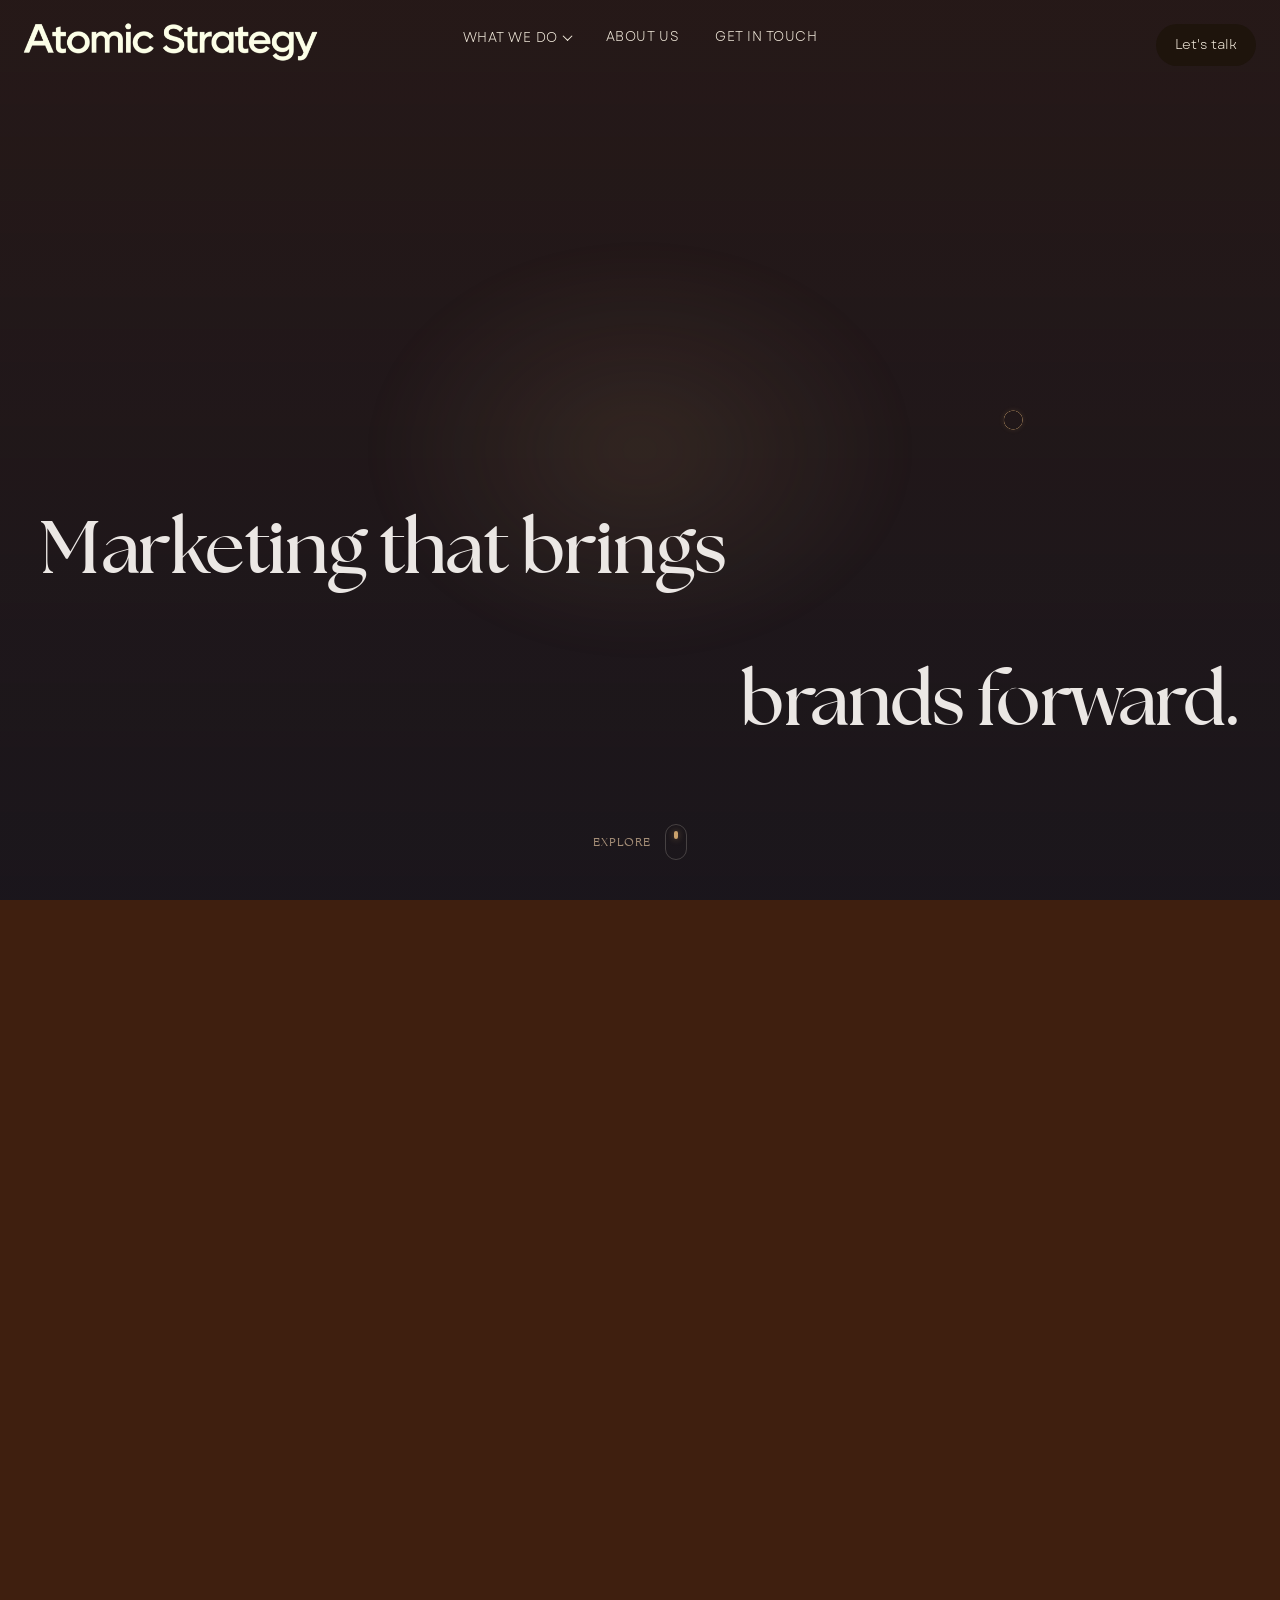
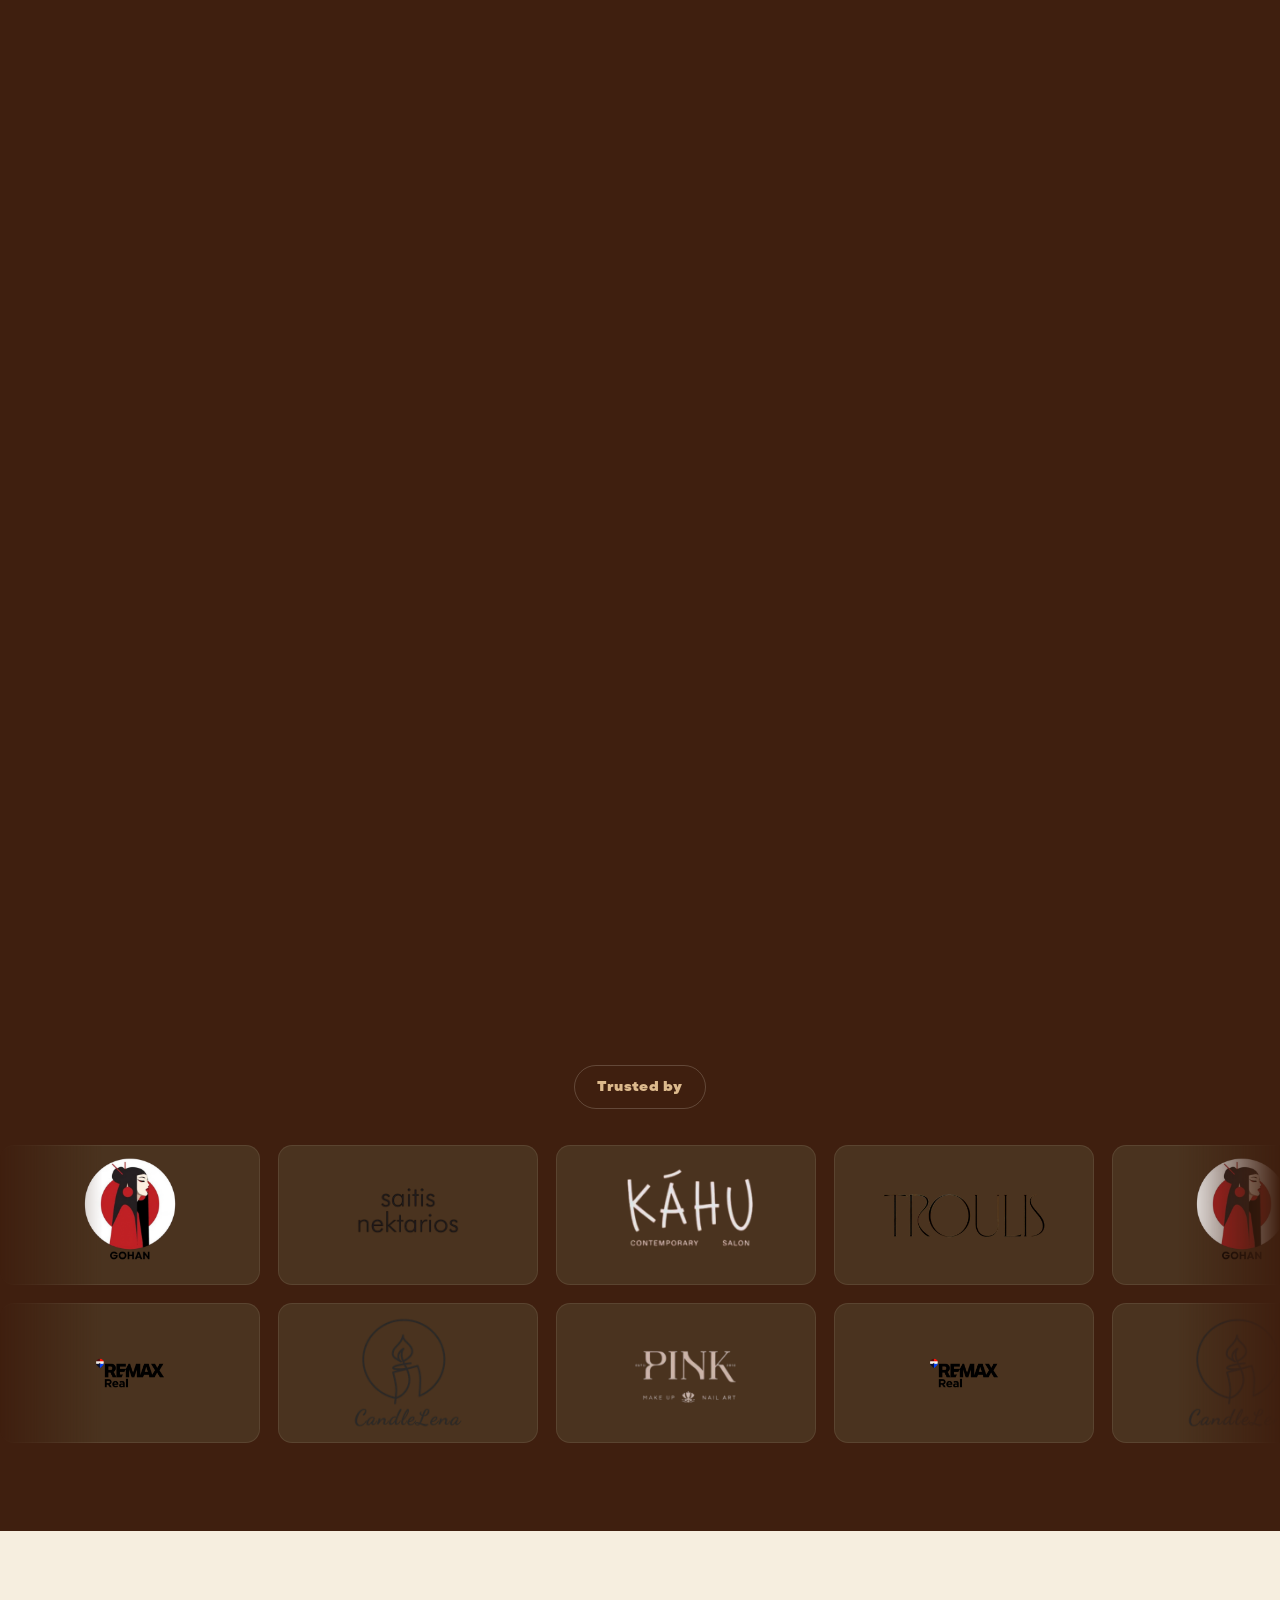
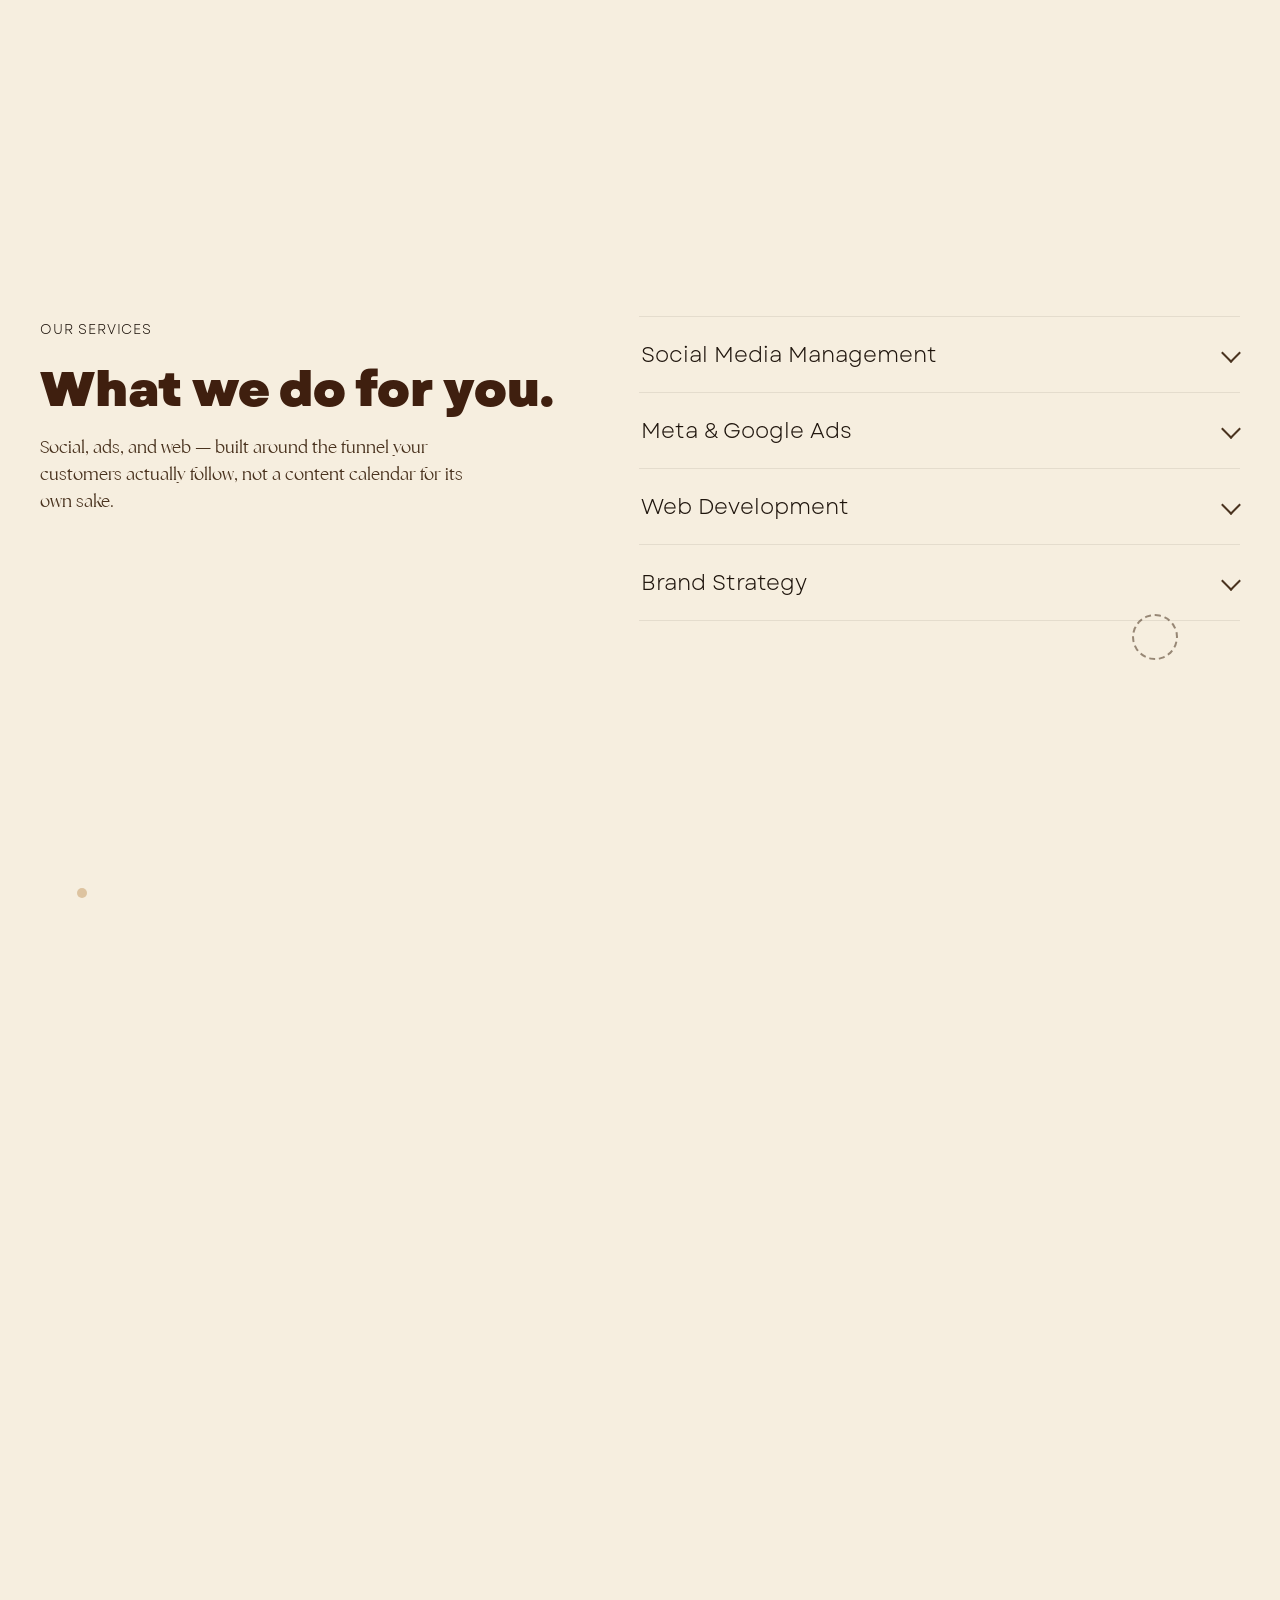
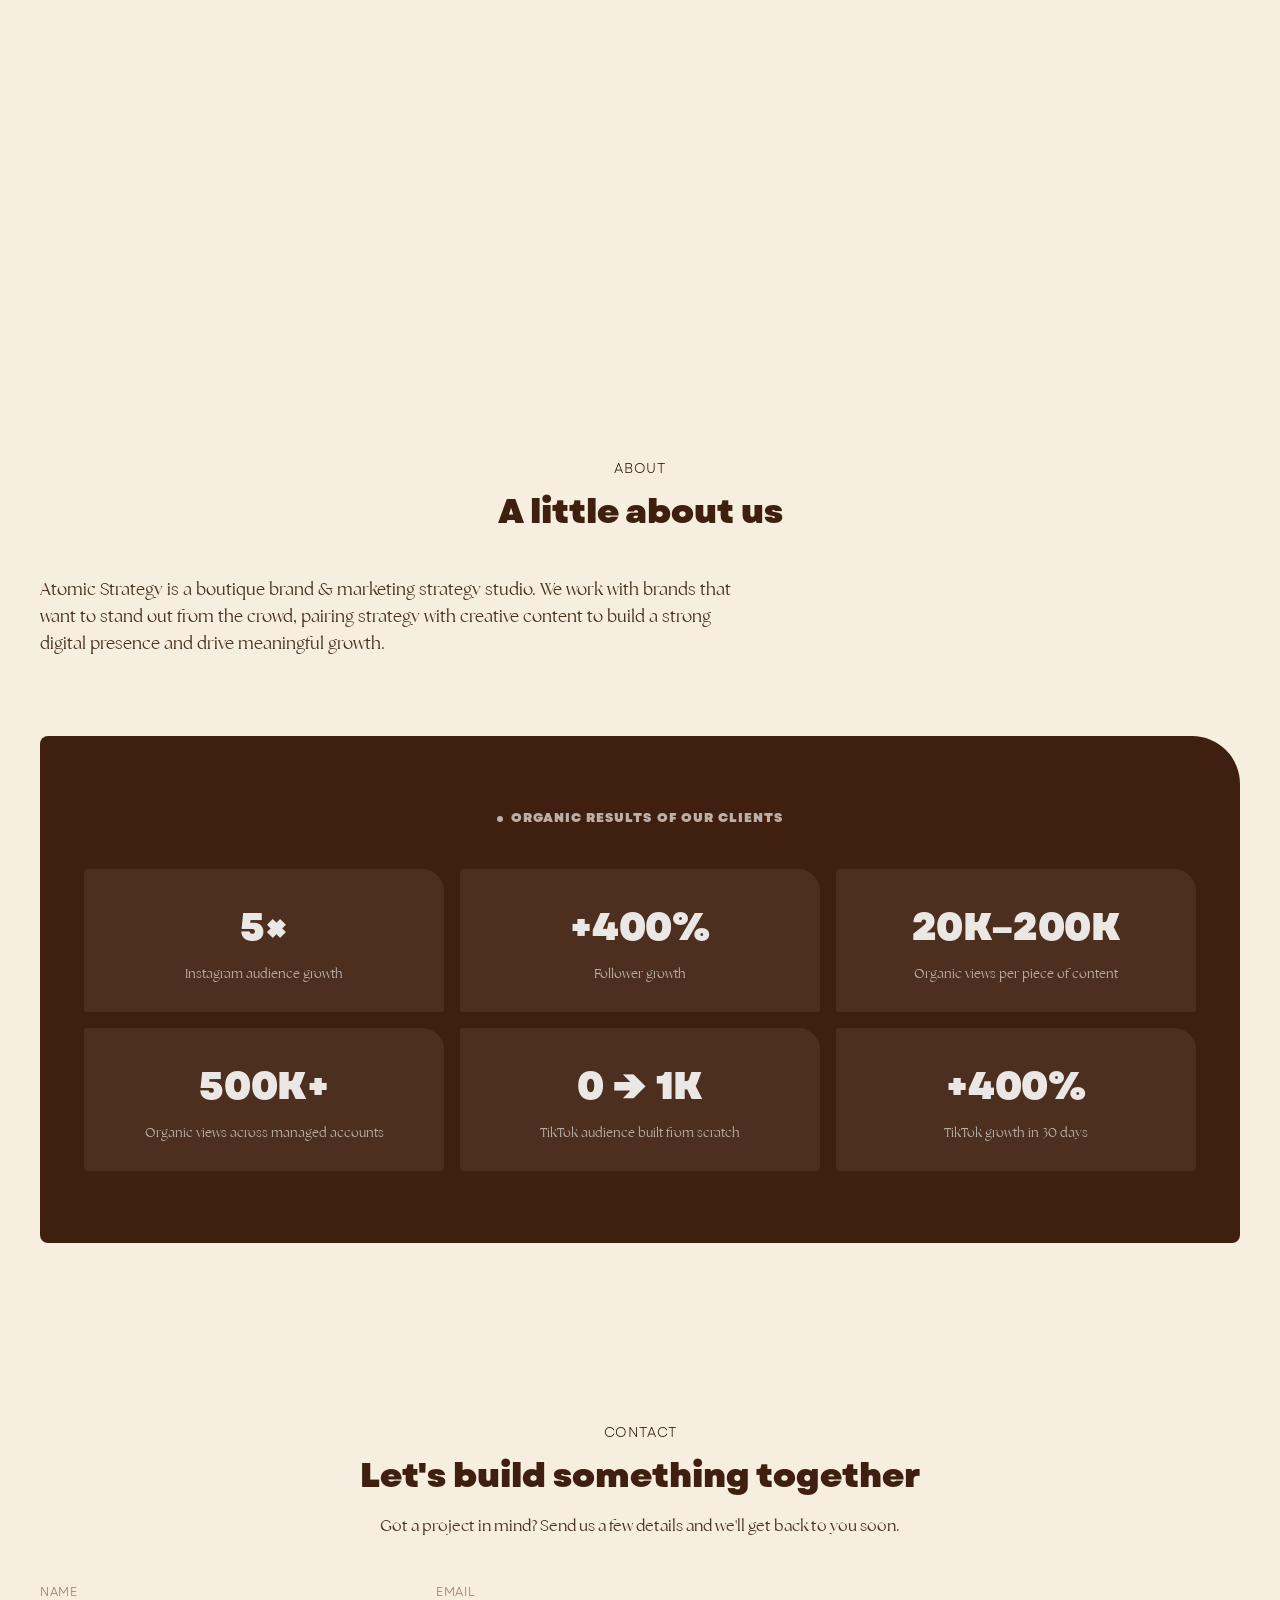
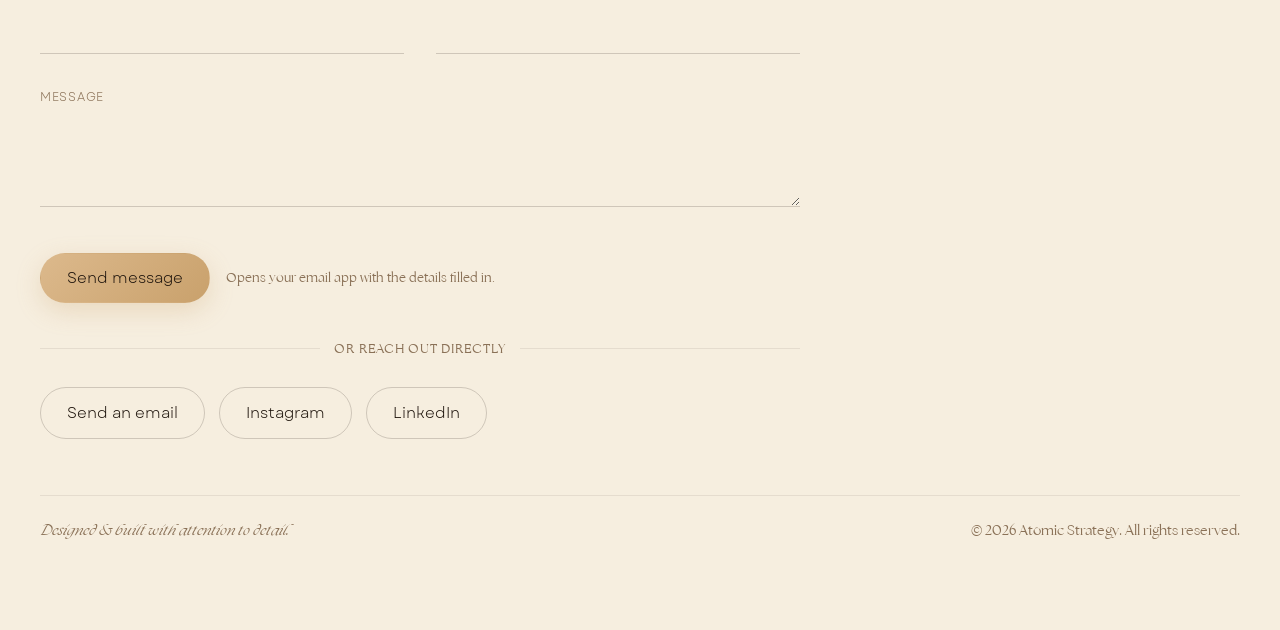
==== commit bf3d63f3: "Add video popup, fix scroll-lock and mobile close-button placement - Play button now opens the hero " ====
--- a/index.html
+++ b/index.html
@@ -46,7 +46,7 @@
 <link rel="preconnect" href="https://fonts.googleapis.com">
 <link rel="preconnect" href="https://fonts.gstatic.com" crossorigin>
 <link rel="stylesheet" href="https://fonts.googleapis.com/css2?family=Poppins:wght@600;700;800&display=swap">
-<link rel="stylesheet" href="styles.css?v=202609229">
+<link rel="stylesheet" href="styles.css?v=202609233">
 </head>
 <body class="is-loading">
 
@@ -493,6 +493,6 @@
   </div>
 </div>
 
-<script src="script.js?v=202609229"></script>
+<script src="script.js?v=202609233"></script>
 </body>
 </html>
--- a/styles.css
+++ b/styles.css
@@ -338,6 +338,19 @@
 
 body.is-loading {
   overflow: hidden;
+}
+
+/* Pins the page at its exact scroll position (script.js sets `top` to the
+   negative of that offset) instead of just `overflow: hidden` — on this
+   pinned-scroll page, hiding overflow alone still visibly snapped
+   scrollY to 0 the instant it applied, which the pin math read as "back
+   at the top", so any scroll after closing the popup jumped to whatever
+   state actually matched the page's real (invisibly reset) position. */
+body.is-video-modal-open {
+  position: fixed;
+  left: 0;
+  right: 0;
+  width: 100%;
 }
 
 .loader-inner {
@@ -1482,20 +1495,33 @@
   display: block;
   width: 100%;
   max-height: 84vh;
+  /* svh = the actually-visible height with mobile browser toolbars
+     showing, so the player (and its close button) can't end up taller
+     than what's really on screen there. */
+  max-height: 84svh;
   border-radius: var(--radius-lg);
   background: #000;
   box-shadow: var(--shadow-soft);
 }
 
+/* Overlaps the video's own top-right corner rather than floating above
+   it — on a short/landscape mobile viewport a short, wide video leaves
+   little to no room above it for an external button (it was landing
+   off-screen, above the viewport edge); sitting on the video itself is
+   reachable no matter the video's rendered size or the screen's
+   orientation. */
 .video-modal-close {
   position: absolute;
-  top: -44px;
-  right: 0;
+  top: 12px;
+  right: 12px;
+  z-index: 2;
   width: 36px;
   height: 36px;
   border-radius: 50%;
-  border: 1px solid rgba(255, 255, 255, 0.2);
-  background: rgba(255, 255, 255, 0.06);
+  border: 1px solid rgba(255, 255, 255, 0.25);
+  background: rgba(20, 14, 8, 0.65);
+  backdrop-filter: blur(6px);
+  -webkit-backdrop-filter: blur(6px);
   color: #f6eedf;
   font-size: 1.3rem;
   line-height: 1;
@@ -1504,16 +1530,21 @@
 }
 
 .video-modal-close:hover {
-  background: rgba(255, 255, 255, 0.16);
+  background: rgba(20, 14, 8, 0.85);
   transform: scale(1.06);
 }
 
 @media (max-width: 620px) {
+  .video-modal {
+    padding: 12px;
+  }
+
   .video-modal-close {
-    top: -40px;
-    width: 32px;
-    height: 32px;
-    font-size: 1.1rem;
+    top: 8px;
+    right: 8px;
+    width: 34px;
+    height: 34px;
+    font-size: 1.15rem;
   }
 }
 
